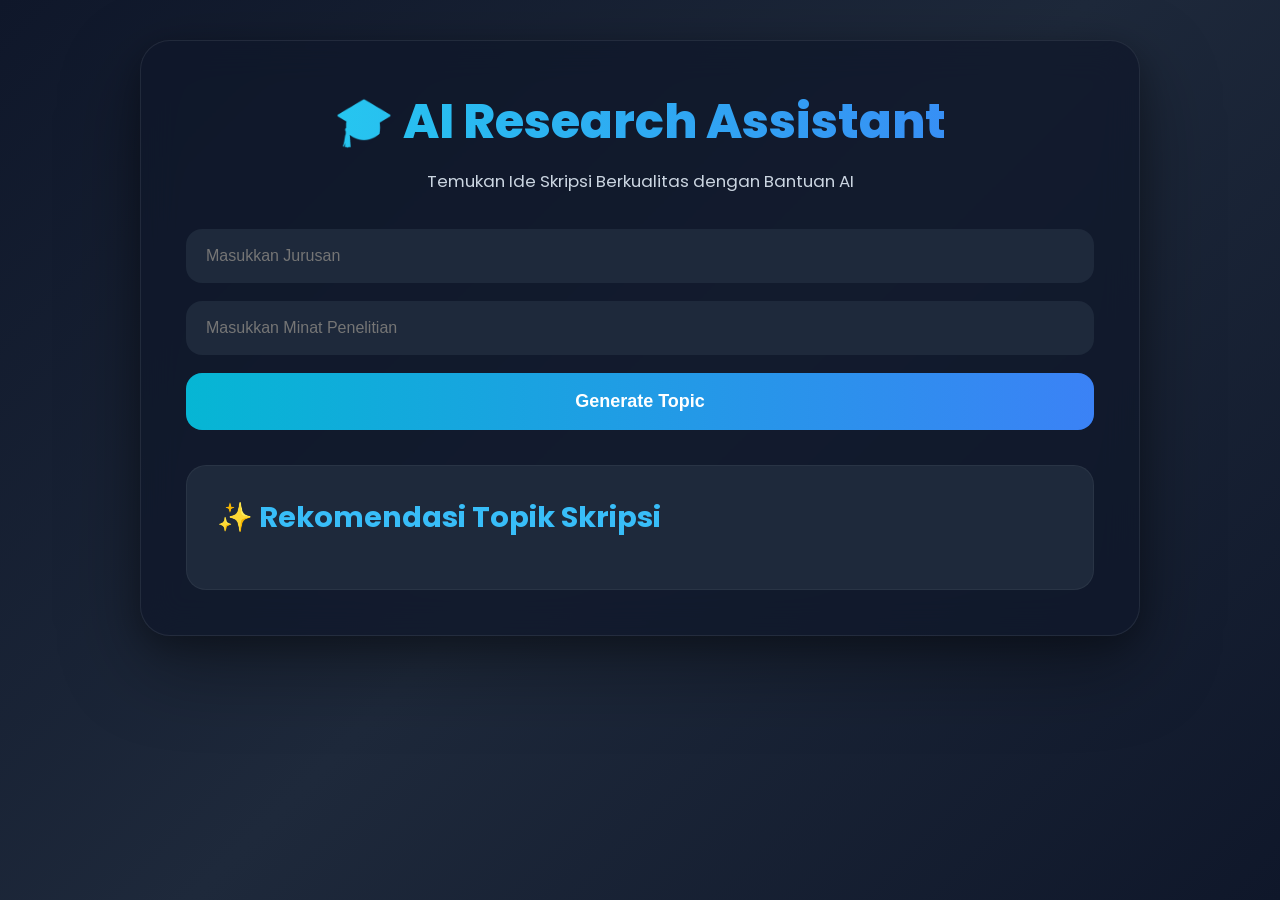
==== index.html @ a39ebdfe "modern glassmorphism UI" ====
<!DOCTYPE html>
<html lang="id">

<head>
  <meta charset="UTF-8" />
  <meta name="viewport" content="width=device-width, initial-scale=1.0" />
  <link rel="preconnect" href="https://fonts.googleapis.com">
  <link rel="preconnect" href="https://fonts.gstatic.com" crossorigin>
  <link href="https://fonts.googleapis.com/css2?family=Poppins:wght@300;400;500;600;700&display=swap" rel="stylesheet">

  <title>AI Skripsi Topic Finder</title>

  <link rel="stylesheet" href="style.css" />
</head>

<body>

  <div class="container">

    <h1>🎓 AI Research Assistant</h1>
    <p class="subtitle">
    Temukan Ide Skripsi Berkualitas dengan Bantuan AI
    </p>

    <div class="input-group">

      <input
        type="text"
        id="jurusan"
        placeholder="Masukkan Jurusan"
      />

      <input
        type="text"
        id="minat"
        placeholder="Masukkan Minat Penelitian"
      />

      <button onclick="generateTopic()">
        Generate Topic
      </button>

    </div>

    <div class="result-box">

      <h2>✨ Rekomendasi Topik Skripsi</h2>

      <div id="result"></div>

    </div>

  </div>

  <script src="./script.js"></script>

</body>

</html>
---- style.css ----
@import url('https://fonts.googleapis.com/css2?family=Poppins:wght@300;400;500;600;700;800&display=swap');

*{
    margin:0;
    padding:0;
    box-sizing:border-box;
}

body{
    font-family:'Poppins',sans-serif;
    background:linear-gradient(
        135deg,
        #0f172a 0%,
        #1e293b 50%,
        #0f172a 100%
    );
    min-height:100vh;
    color:white;
    display:flex;
    justify-content:center;
    align-items:flex-start;
    padding:40px 20px;
}

.container{
    width:100%;
    max-width:1000px;

    background:rgba(15,23,42,0.75);
    backdrop-filter:blur(18px);

    border:1px solid rgba(255,255,255,0.08);

    border-radius:30px;

    padding:45px;

    box-shadow:
        0 10px 30px rgba(0,0,0,.25),
        0 30px 80px rgba(0,0,0,.35);
}

h1{
    text-align:center;
    font-size:3rem;
    font-weight:800;
    margin-bottom:10px;

    background:linear-gradient(
        90deg,
        #22d3ee,
        #3b82f6
    );

    -webkit-background-clip:text;
    -webkit-text-fill-color:transparent;
}

.subtitle{
    text-align:center;
    color:#cbd5e1;
    font-size:1.05rem;
    margin-bottom:35px;
}

.input-group{
    display:flex;
    flex-direction:column;
    gap:18px;
}

input{
    width:100%;
    padding:18px 20px;

    border:none;
    outline:none;

    border-radius:16px;

    background:#1e293b;
    color:white;

    font-size:16px;

    transition:.3s;
}

input:focus{
    border:1px solid #38bdf8;

    box-shadow:
        0 0 0 4px rgba(56,189,248,.15);
}

button{
    width:100%;
    padding:18px;

    border:none;
    border-radius:16px;

    background:linear-gradient(
        90deg,
        #06b6d4,
        #3b82f6
    );

    color:white;

    font-size:18px;
    font-weight:700;

    cursor:pointer;

    transition:.3s;
}

button:hover{
    transform:translateY(-3px);

    box-shadow:
        0 10px 25px rgba(59,130,246,.35);
}

.result-box{
    margin-top:35px;

    background:#1e293b;

    border-radius:20px;

    padding:30px;

    border:1px solid rgba(255,255,255,.05);

    max-height:650px;

    overflow-y:auto;
}

.result-box h2{
    margin-bottom:20px;
    color:#38bdf8;
    font-size:1.8rem;
}

#result{
    font-family:'Poppins',sans-serif;
    font-size:15px;
    line-height:1.9;
    color:#e2e8f0;

    white-space:pre-wrap;
    word-wrap:break-word;
    overflow-wrap:break-word;
}

#loading{
    text-align:center;
    margin-top:20px;
}

::-webkit-scrollbar{
    width:8px;
}

::-webkit-scrollbar-track{
    background:#1e293b;
}

::-webkit-scrollbar-thumb{
    background:#475569;
    border-radius:20px;
}

::-webkit-scrollbar-thumb:hover{
    background:#64748b;
}

@media(max-width:768px){

    .container{
        padding:25px;
    }

    h1{
        font-size:2.1rem;
    }

    .subtitle{
        font-size:.95rem;
    }

}
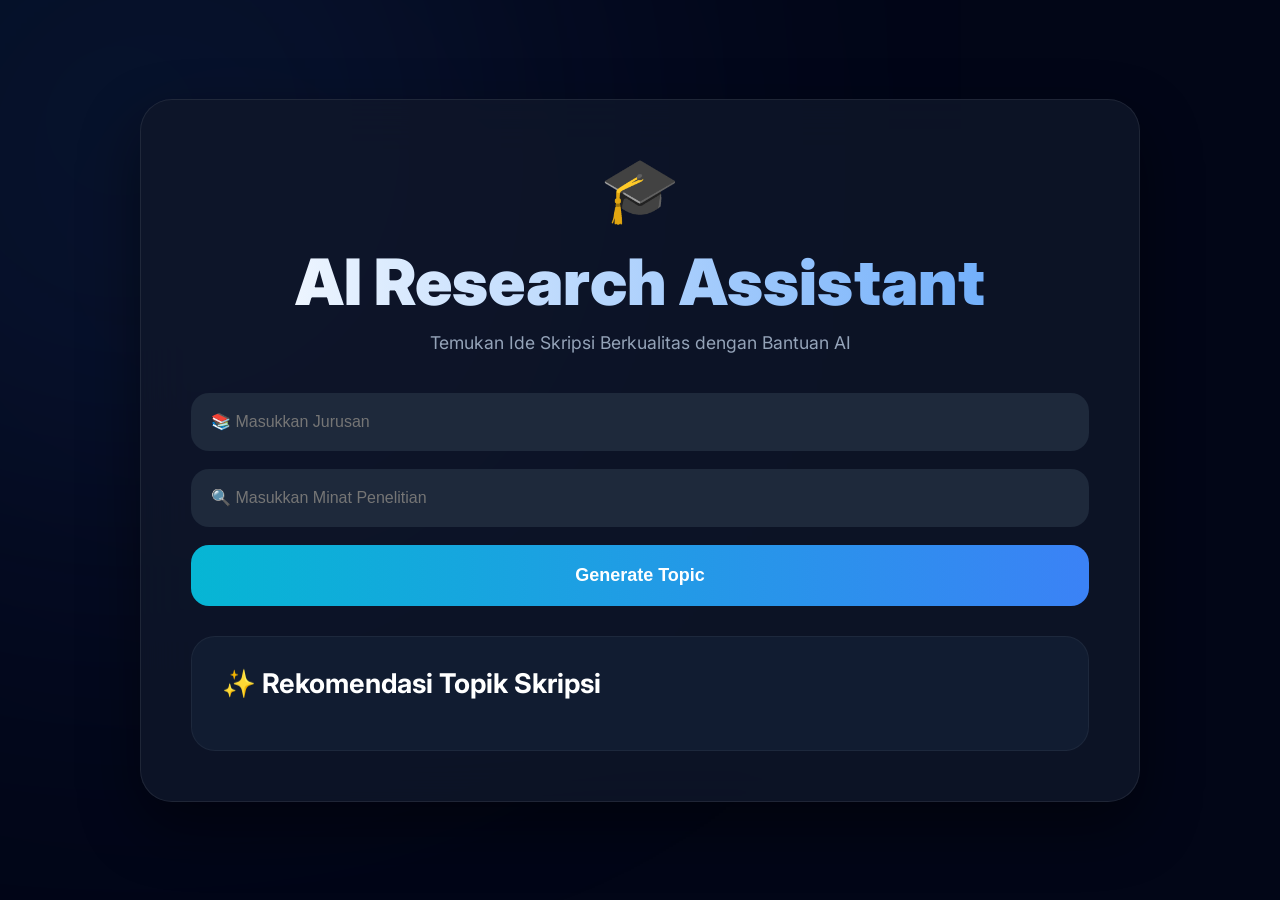
==== commit 58e50a2e: "Upgrade modern UI" ====
--- a/index.html
+++ b/index.html
@@ -1,59 +1,68 @@
 <!DOCTYPE html>
 <html lang="id">
+<head>
+    <meta charset="UTF-8">
+    <meta name="viewport" content="width=device-width, initial-scale=1.0">
 
-<head>
-  <meta charset="UTF-8" />
-  <meta name="viewport" content="width=device-width, initial-scale=1.0" />
-  <link rel="preconnect" href="https://fonts.googleapis.com">
-  <link rel="preconnect" href="https://fonts.gstatic.com" crossorigin>
-  <link href="https://fonts.googleapis.com/css2?family=Poppins:wght@300;400;500;600;700&display=swap" rel="stylesheet">
+    <title>AI Research Assistant</title>
 
-  <title>AI Skripsi Topic Finder</title>
-
-  <link rel="stylesheet" href="style.css" />
+    <link rel="stylesheet" href="style.css">
 </head>
-
 <body>
 
-  <div class="container">
+    <div class="background-blur"></div>
 
-    <h1>🎓 AI Research Assistant</h1>
-    <p class="subtitle">
-    Temukan Ide Skripsi Berkualitas dengan Bantuan AI
-    </p>
+    <div class="container">
 
-    <div class="input-group">
+        <div class="header">
 
-      <input
-        type="text"
-        id="jurusan"
-        placeholder="Masukkan Jurusan"
-      />
+            <div class="logo">
+                🎓
+            </div>
 
-      <input
-        type="text"
-        id="minat"
-        placeholder="Masukkan Minat Penelitian"
-      />
+            <h1>AI Research Assistant</h1>
 
-      <button onclick="generateTopic()">
-        Generate Topic
-      </button>
+            <p class="subtitle">
+                Temukan Ide Skripsi Berkualitas dengan Bantuan AI
+            </p>
+
+        </div>
+
+        <div class="input-group">
+
+            <input
+                type="text"
+                id="jurusan"
+                placeholder="📚 Masukkan Jurusan"
+            >
+
+            <input
+                type="text"
+                id="minat"
+                placeholder="🔍 Masukkan Minat Penelitian"
+            >
+
+            <button onclick="generateTopic()">
+                Generate Topic
+            </button>
+
+        </div>
+
+        <div id="loading" class="loading">
+            🤖 AI sedang menganalisis...
+        </div>
+
+        <div class="result-box">
+
+            <h2>✨ Rekomendasi Topik Skripsi</h2>
+
+            <div id="result"></div>
+
+        </div>
 
     </div>
 
-    <div class="result-box">
-
-      <h2>✨ Rekomendasi Topik Skripsi</h2>
-
-      <div id="result"></div>
-
-    </div>
-
-  </div>
-
-  <script src="./script.js"></script>
+    <script src="script.js"></script>
 
 </body>
-
 </html>
--- a/style.css
+++ b/style.css
@@ -1,4 +1,4 @@
-@import url('https://fonts.googleapis.com/css2?family=Poppins:wght@300;400;500;600;700;800&display=swap');
+@import url('https://fonts.googleapis.com/css2?family=Inter:wght@300;400;500;600;700;800;900&display=swap');
 
 *{
     margin:0;
@@ -7,100 +7,129 @@
 }
 
 body{
-    font-family:'Poppins',sans-serif;
-    background:linear-gradient(
-        135deg,
-        #0f172a 0%,
-        #1e293b 50%,
-        #0f172a 100%
-    );
+    font-family:'Inter',sans-serif;
+    background:#020617;
     min-height:100vh;
-    color:white;
+
     display:flex;
     justify-content:center;
-    align-items:flex-start;
+    align-items:center;
+
     padding:40px 20px;
+    color:white;
+}
+
+.background-blur{
+    position:fixed;
+    width:700px;
+    height:700px;
+
+    background:
+    linear-gradient(
+        135deg,
+        #06b6d4,
+        #3b82f6,
+        #8b5cf6
+    );
+
+    filter:blur(220px);
+
+    opacity:.15;
+
+    top:-200px;
+    left:-200px;
+
+    z-index:-1;
 }
 
 .container{
     width:100%;
     max-width:1000px;
 
-    background:rgba(15,23,42,0.75);
-    backdrop-filter:blur(18px);
-
-    border:1px solid rgba(255,255,255,0.08);
-
-    border-radius:30px;
-
-    padding:45px;
+    background:rgba(15,23,42,.8);
+
+    backdrop-filter:blur(25px);
+
+    border:1px solid rgba(255,255,255,.08);
+
+    border-radius:32px;
+
+    padding:50px;
 
     box-shadow:
-        0 10px 30px rgba(0,0,0,.25),
-        0 30px 80px rgba(0,0,0,.35);
+    0 25px 60px rgba(0,0,0,.45);
+}
+
+.header{
+    text-align:center;
+    margin-bottom:40px;
+}
+
+.logo{
+    font-size:4rem;
+    margin-bottom:15px;
 }
 
 h1{
-    text-align:center;
-    font-size:3rem;
-    font-weight:800;
-    margin-bottom:10px;
-
-    background:linear-gradient(
+    font-size:4rem;
+    font-weight:900;
+
+    background:
+    linear-gradient(
         90deg,
-        #22d3ee,
-        #3b82f6
+        #ffffff,
+        #60a5fa
     );
 
     -webkit-background-clip:text;
     -webkit-text-fill-color:transparent;
+
+    margin-bottom:12px;
 }
 
 .subtitle{
-    text-align:center;
-    color:#cbd5e1;
-    font-size:1.05rem;
-    margin-bottom:35px;
-}
-
-.input-group{
-    display:flex;
-    flex-direction:column;
-    gap:18px;
+    color:#94a3b8;
+    font-size:1.1rem;
 }
 
 input{
     width:100%;
-    padding:18px 20px;
+
+    padding:20px;
+
+    margin-bottom:18px;
 
     border:none;
+    border-radius:18px;
+
+    background:#1e293b;
+
+    color:white;
+
+    font-size:16px;
+
+    transition:.3s;
+}
+
+input:focus{
     outline:none;
 
-    border-radius:16px;
-
-    background:#1e293b;
-    color:white;
-
-    font-size:16px;
-
-    transition:.3s;
-}
-
-input:focus{
-    border:1px solid #38bdf8;
-
     box-shadow:
-        0 0 0 4px rgba(56,189,248,.15);
+    0 0 0 3px rgba(59,130,246,.35);
+
+    transform:translateY(-2px);
 }
 
 button{
     width:100%;
-    padding:18px;
+
+    padding:20px;
 
     border:none;
-    border-radius:16px;
-
-    background:linear-gradient(
+    border-radius:18px;
+
+    background:
+    linear-gradient(
         90deg,
         #06b6d4,
         #3b82f6
@@ -120,76 +149,70 @@
     transform:translateY(-3px);
 
     box-shadow:
-        0 10px 25px rgba(59,130,246,.35);
+    0 15px 35px rgba(59,130,246,.35);
+}
+
+.loading{
+    display:none;
+    text-align:center;
+    color:#94a3b8;
+    margin:20px 0;
 }
 
 .result-box{
-    margin-top:35px;
-
-    background:#1e293b;
-
-    border-radius:20px;
+    margin-top:30px;
+
+    background:#111c31;
+
+    border-radius:24px;
 
     padding:30px;
 
     border:1px solid rgba(255,255,255,.05);
 
-    max-height:650px;
+    max-height:500px;
 
     overflow-y:auto;
 }
 
 .result-box h2{
+    font-size:1.7rem;
     margin-bottom:20px;
-    color:#38bdf8;
-    font-size:1.8rem;
 }
 
 #result{
-    font-family:'Poppins',sans-serif;
-    font-size:15px;
+    color:#e2e8f0;
     line-height:1.9;
-    color:#e2e8f0;
-
     white-space:pre-wrap;
-    word-wrap:break-word;
-    overflow-wrap:break-word;
-}
-
-#loading{
-    text-align:center;
-    margin-top:20px;
+    word-break:break-word;
+}
+
+pre{
+    white-space:pre-wrap;
+    word-break:break-word;
 }
 
 ::-webkit-scrollbar{
     width:8px;
 }
 
-::-webkit-scrollbar-track{
-    background:#1e293b;
-}
-
 ::-webkit-scrollbar-thumb{
     background:#475569;
-    border-radius:20px;
-}
-
-::-webkit-scrollbar-thumb:hover{
-    background:#64748b;
+    border-radius:10px;
 }
 
 @media(max-width:768px){
 
     .container{
-        padding:25px;
+        padding:30px;
     }
 
     h1{
-        font-size:2.1rem;
+        font-size:2.5rem;
     }
 
-    .subtitle{
-        font-size:.95rem;
+    .logo{
+        font-size:3rem;
     }
 
 }
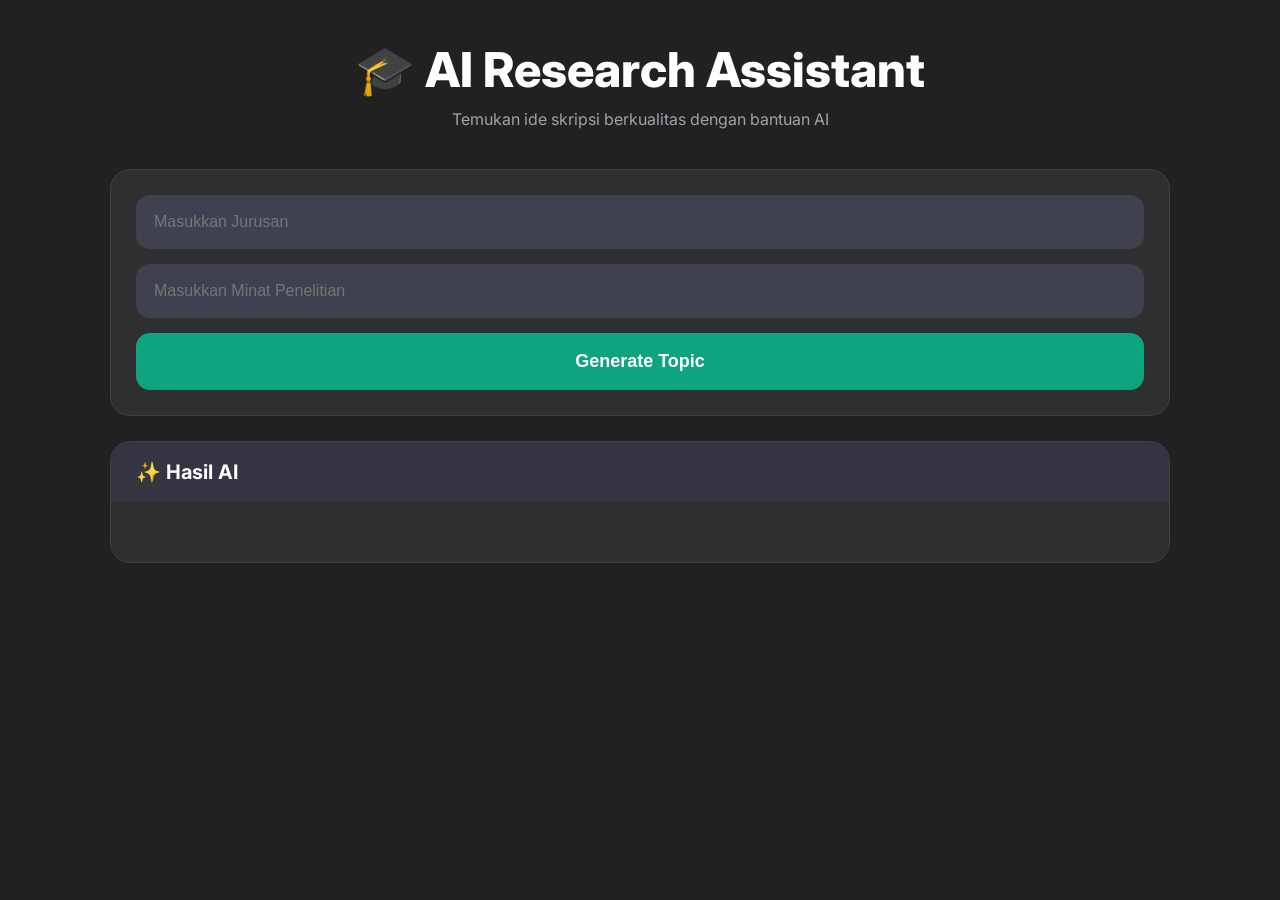
==== commit 48631c13: "Redesign ChatGPT UI" ====
--- a/index.html
+++ b/index.html
@@ -6,63 +6,57 @@
 
     <title>AI Research Assistant</title>
 
+    <link rel="preconnect" href="https://fonts.googleapis.com">
+    <link href="https://fonts.googleapis.com/css2?family=Inter:wght@300;400;500;600;700;800&display=swap" rel="stylesheet">
+
     <link rel="stylesheet" href="style.css">
 </head>
 <body>
 
-    <div class="background-blur"></div>
+<div class="app">
 
-    <div class="container">
+    <div class="header">
+        <h1>🎓 AI Research Assistant</h1>
+        <p>Temukan ide skripsi berkualitas dengan bantuan AI</p>
+    </div>
 
-        <div class="header">
+    <div class="search-box">
 
-            <div class="logo">
-                🎓
-            </div>
+        <input
+            type="text"
+            id="jurusan"
+            placeholder="Masukkan Jurusan"
+        >
 
-            <h1>AI Research Assistant</h1>
+        <input
+            type="text"
+            id="minat"
+            placeholder="Masukkan Minat Penelitian"
+        >
 
-            <p class="subtitle">
-                Temukan Ide Skripsi Berkualitas dengan Bantuan AI
-            </p>
-
-        </div>
-
-        <div class="input-group">
-
-            <input
-                type="text"
-                id="jurusan"
-                placeholder="📚 Masukkan Jurusan"
-            >
-
-            <input
-                type="text"
-                id="minat"
-                placeholder="🔍 Masukkan Minat Penelitian"
-            >
-
-            <button onclick="generateTopic()">
-                Generate Topic
-            </button>
-
-        </div>
-
-        <div id="loading" class="loading">
-            🤖 AI sedang menganalisis...
-        </div>
-
-        <div class="result-box">
-
-            <h2>✨ Rekomendasi Topik Skripsi</h2>
-
-            <div id="result"></div>
-
-        </div>
+        <button onclick="generateTopic()">
+            Generate Topic
+        </button>
 
     </div>
 
-    <script src="script.js"></script>
+    <div id="loading">
+        AI sedang menganalisis...
+    </div>
+
+    <div class="chat-container">
+
+        <div class="chat-header">
+            ✨ Hasil AI
+        </div>
+
+        <div id="result"></div>
+
+    </div>
+
+</div>
+
+<script src="script.js"></script>
 
 </body>
 </html>
--- a/style.css
+++ b/style.css
@@ -8,56 +8,16 @@
 
 body{
     font-family:'Inter',sans-serif;
-    background:#020617;
+    background:#212121;
+    color:white;
     min-height:100vh;
-
-    display:flex;
-    justify-content:center;
-    align-items:center;
-
-    padding:40px 20px;
-    color:white;
 }
 
-.background-blur{
-    position:fixed;
-    width:700px;
-    height:700px;
-
-    background:
-    linear-gradient(
-        135deg,
-        #06b6d4,
-        #3b82f6,
-        #8b5cf6
-    );
-
-    filter:blur(220px);
-
-    opacity:.15;
-
-    top:-200px;
-    left:-200px;
-
-    z-index:-1;
-}
-
-.container{
+.app{
     width:100%;
-    max-width:1000px;
-
-    background:rgba(15,23,42,.8);
-
-    backdrop-filter:blur(25px);
-
-    border:1px solid rgba(255,255,255,.08);
-
-    border-radius:32px;
-
-    padding:50px;
-
-    box-shadow:
-    0 25px 60px rgba(0,0,0,.45);
+    max-width:1100px;
+    margin:auto;
+    padding:40px 20px;
 }
 
 .header{
@@ -65,131 +25,97 @@
     margin-bottom:40px;
 }
 
-.logo{
-    font-size:4rem;
-    margin-bottom:15px;
+.header h1{
+    font-size:3rem;
+    font-weight:800;
+    margin-bottom:10px;
 }
 
-h1{
-    font-size:4rem;
-    font-weight:900;
-
-    background:
-    linear-gradient(
-        90deg,
-        #ffffff,
-        #60a5fa
-    );
-
-    -webkit-background-clip:text;
-    -webkit-text-fill-color:transparent;
-
-    margin-bottom:12px;
+.header p{
+    color:#a1a1aa;
+    font-size:1rem;
 }
 
-.subtitle{
-    color:#94a3b8;
-    font-size:1.1rem;
+.search-box{
+    background:#2f2f2f;
+    border:1px solid #3f3f46;
+    border-radius:20px;
+    padding:25px;
+    margin-bottom:25px;
 }
 
 input{
     width:100%;
-
-    padding:20px;
-
-    margin-bottom:18px;
-
+    background:#40414f;
     border:none;
-    border-radius:18px;
-
-    background:#1e293b;
-
     color:white;
-
+    padding:18px;
+    border-radius:14px;
+    margin-bottom:15px;
     font-size:16px;
-
-    transition:.3s;
 }
 
 input:focus{
     outline:none;
-
-    box-shadow:
-    0 0 0 3px rgba(59,130,246,.35);
-
-    transform:translateY(-2px);
+    border:1px solid #10a37f;
 }
 
 button{
     width:100%;
-
-    padding:20px;
-
+    background:#10a37f;
+    color:white;
     border:none;
-    border-radius:18px;
-
-    background:
-    linear-gradient(
-        90deg,
-        #06b6d4,
-        #3b82f6
-    );
-
-    color:white;
-
+    border-radius:14px;
+    padding:18px;
     font-size:18px;
     font-weight:700;
-
     cursor:pointer;
-
     transition:.3s;
 }
 
 button:hover{
-    transform:translateY(-3px);
-
-    box-shadow:
-    0 15px 35px rgba(59,130,246,.35);
+    background:#0d8f70;
 }
 
-.loading{
+#loading{
     display:none;
     text-align:center;
-    color:#94a3b8;
-    margin:20px 0;
+    color:#9ca3af;
+    margin-bottom:20px;
 }
 
-.result-box{
-    margin-top:30px;
+.chat-container{
+    background:#2f2f2f;
+    border:1px solid #3f3f46;
+    border-radius:20px;
+    overflow:hidden;
+}
 
-    background:#111c31;
+.chat-header{
+    background:#343541;
+    padding:18px 25px;
+    font-size:20px;
+    font-weight:700;
+}
 
-    border-radius:24px;
+#result{
+    padding:30px;
+    font-size:17px;
+    line-height:2;
+    color:#ececf1;
 
-    padding:30px;
+    white-space:pre-wrap;
+    word-wrap:break-word;
+    overflow-wrap:break-word;
 
-    border:1px solid rgba(255,255,255,.05);
-
-    max-height:500px;
-
+    max-height:700px;
     overflow-y:auto;
 }
 
-.result-box h2{
-    font-size:1.7rem;
-    margin-bottom:20px;
-}
-
-#result{
-    color:#e2e8f0;
-    line-height:1.9;
+#result pre{
+    font-family:'Inter',sans-serif;
     white-space:pre-wrap;
-    word-break:break-word;
-}
-
-pre{
-    white-space:pre-wrap;
-    word-break:break-word;
+    line-height:2;
 }
 
 ::-webkit-scrollbar{
@@ -197,22 +123,22 @@
 }
 
 ::-webkit-scrollbar-thumb{
-    background:#475569;
-    border-radius:10px;
+    background:#565869;
+    border-radius:20px;
 }
 
 @media(max-width:768px){
 
-    .container{
-        padding:30px;
+    .header h1{
+        font-size:2rem;
     }
 
-    h1{
-        font-size:2.5rem;
+    .app{
+        padding:20px;
     }
 
-    .logo{
-        font-size:3rem;
+    #result{
+        font-size:15px;
     }
 
 }
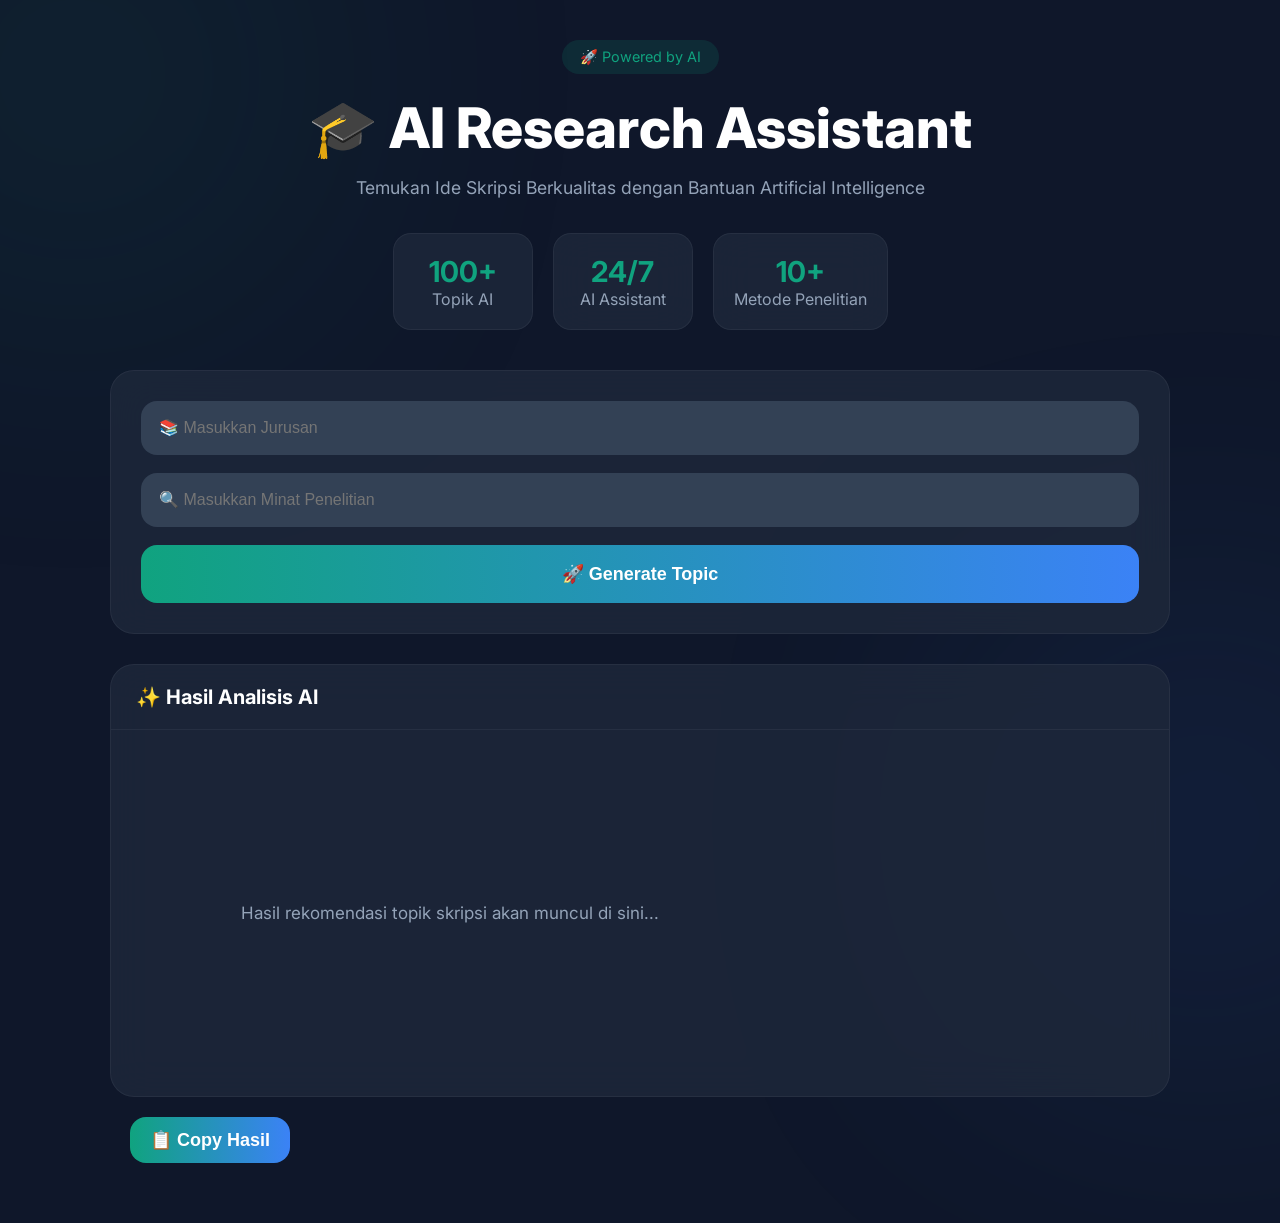
==== commit 6a4c8640: "upgrade premium ui" ====
--- a/index.html
+++ b/index.html
@@ -1,5 +1,6 @@
 <!DOCTYPE html>
 <html lang="id">
+
 <head>
     <meta charset="UTF-8">
     <meta name="viewport" content="width=device-width, initial-scale=1.0">
@@ -7,56 +8,116 @@
     <title>AI Research Assistant</title>
 
     <link rel="preconnect" href="https://fonts.googleapis.com">
-    <link href="https://fonts.googleapis.com/css2?family=Inter:wght@300;400;500;600;700;800&display=swap" rel="stylesheet">
+    <link rel="preconnect" href="https://fonts.gstatic.com" crossorigin>
+
+    <link href="https://fonts.googleapis.com/css2?family=Inter:wght@300;400;500;600;700;800;900&display=swap"
+        rel="stylesheet">
 
     <link rel="stylesheet" href="style.css">
 </head>
+
 <body>
 
-<div class="app">
+    <!-- Background Glow -->
+    <div class="blur blur1"></div>
+    <div class="blur blur2"></div>
 
-    <div class="header">
-        <h1>🎓 AI Research Assistant</h1>
-        <p>Temukan ide skripsi berkualitas dengan bantuan AI</p>
-    </div>
+    <div class="app">
 
-    <div class="search-box">
+        <!-- Header -->
+        <div class="header">
 
-        <input
-            type="text"
-            id="jurusan"
-            placeholder="Masukkan Jurusan"
-        >
+            <div class="badge">
+                🚀 Powered by AI
+            </div>
 
-        <input
-            type="text"
-            id="minat"
-            placeholder="Masukkan Minat Penelitian"
-        >
+            <h1>🎓 AI Research Assistant</h1>
 
-        <button onclick="generateTopic()">
-            Generate Topic
+            <p class="subtitle">
+                Temukan Ide Skripsi Berkualitas dengan Bantuan Artificial Intelligence
+            </p>
+
+            <!-- Statistik -->
+            <div class="stats">
+
+                <div class="stat">
+                    <h3>100+</h3>
+                    <p>Topik AI</p>
+                </div>
+
+                <div class="stat">
+                    <h3>24/7</h3>
+                    <p>AI Assistant</p>
+                </div>
+
+                <div class="stat">
+                    <h3>10+</h3>
+                    <p>Metode Penelitian</p>
+                </div>
+
+            </div>
+
+        </div>
+
+        <!-- Form Input -->
+        <div class="search-box">
+
+            <input
+                type="text"
+                id="jurusan"
+                placeholder="📚 Masukkan Jurusan">
+
+            <input
+                type="text"
+                id="minat"
+                placeholder="🔍 Masukkan Minat Penelitian">
+
+            <button onclick="generateTopic()">
+                🚀 Generate Topic
+            </button>
+
+        </div>
+
+        <!-- Loading -->
+        <div id="loading" class="loading">
+
+            <div class="loader"></div>
+
+            AI sedang menganalisis topik penelitian...
+
+        </div>
+
+        <!-- Hasil AI -->
+        <div class="chat-container">
+
+            <div class="chat-header">
+                ✨ Hasil Analisis AI
+            </div>
+
+            <div id="result">
+
+                <p style="color:#94a3b8">
+                    Hasil rekomendasi topik skripsi akan muncul di sini...
+                </p>
+
+            </div>
+
+        </div>
+
+        <!-- Tombol Copy -->
+        <button
+            id="copyBtn"
+            class="copy-btn"
+            onclick="copyResult()">
+
+            📋 Copy Hasil
+
         </button>
 
     </div>
 
-    <div id="loading">
-        AI sedang menganalisis...
-    </div>
-
-    <div class="chat-container">
-
-        <div class="chat-header">
-            ✨ Hasil AI
-        </div>
-
-        <div id="result"></div>
-
-    </div>
-
-</div>
-
-<script src="script.js"></script>
+    <script src="script.js"></script>
 
 </body>
+
 </html>
--- a/style.css
+++ b/style.css
@@ -8,107 +8,278 @@
 
 body{
     font-family:'Inter',sans-serif;
-    background:#212121;
+    background:#0f172a;
     color:white;
     min-height:100vh;
-}
+    overflow-x:hidden;
+}
+
+/* BACKGROUND */
+
+.blur{
+    position:fixed;
+    border-radius:50%;
+    filter:blur(160px);
+    z-index:-1;
+}
+
+.blur1{
+    width:350px;
+    height:350px;
+    background:#10a37f;
+    top:-100px;
+    left:-100px;
+    opacity:.2;
+}
+
+.blur2{
+    width:350px;
+    height:350px;
+    background:#3b82f6;
+    bottom:-100px;
+    right:-100px;
+    opacity:.2;
+}
+
+/* APP */
 
 .app{
-    width:100%;
     max-width:1100px;
     margin:auto;
     padding:40px 20px;
 }
 
+/* HEADER */
+
 .header{
     text-align:center;
     margin-bottom:40px;
 }
 
+.badge{
+    display:inline-block;
+    padding:8px 18px;
+    border-radius:999px;
+    background:rgba(16,163,127,.15);
+    color:#10a37f;
+    margin-bottom:20px;
+    font-size:.9rem;
+}
+
 .header h1{
-    font-size:3rem;
+    font-size:3.5rem;
     font-weight:800;
-    margin-bottom:10px;
-}
-
-.header p{
-    color:#a1a1aa;
-    font-size:1rem;
-}
+    margin-bottom:15px;
+}
+
+.subtitle{
+    color:#94a3b8;
+    font-size:1.1rem;
+}
+
+/* STATS */
+
+.stats{
+    display:flex;
+    justify-content:center;
+    gap:20px;
+    margin-top:35px;
+    flex-wrap:wrap;
+}
+
+.stat{
+    background:rgba(30,41,59,.8);
+    border:1px solid rgba(255,255,255,.05);
+
+    padding:20px;
+    border-radius:18px;
+
+    min-width:140px;
+
+    backdrop-filter:blur(20px);
+}
+
+.stat h3{
+    color:#10a37f;
+    font-size:1.8rem;
+}
+
+.stat p{
+    color:#94a3b8;
+}
+
+/* FORM */
 
 .search-box{
-    background:#2f2f2f;
-    border:1px solid #3f3f46;
-    border-radius:20px;
-    padding:25px;
-    margin-bottom:25px;
+    background:rgba(30,41,59,.8);
+
+    border:1px solid rgba(255,255,255,.05);
+
+    border-radius:24px;
+
+    padding:30px;
+
+    backdrop-filter:blur(20px);
+
+    margin-bottom:30px;
 }
 
 input{
     width:100%;
-    background:#40414f;
+
+    padding:18px;
+
     border:none;
+
+    border-radius:16px;
+
+    background:#334155;
+
     color:white;
-    padding:18px;
-    border-radius:14px;
-    margin-bottom:15px;
+
+    margin-bottom:18px;
+
     font-size:16px;
+
+    transition:.3s;
 }
 
 input:focus{
     outline:none;
-    border:1px solid #10a37f;
+
+    box-shadow:
+        0 0 0 3px rgba(59,130,246,.3);
 }
 
 button{
     width:100%;
-    background:#10a37f;
+
+    padding:18px;
+
+    border:none;
+
+    border-radius:16px;
+
+    background:
+    linear-gradient(
+        90deg,
+        #10a37f,
+        #3b82f6
+    );
+
     color:white;
-    border:none;
-    border-radius:14px;
-    padding:18px;
+
     font-size:18px;
+
     font-weight:700;
+
     cursor:pointer;
+
     transition:.3s;
+
+    position:relative;
+
+    overflow:hidden;
+}
+
+button::before{
+    content:"";
+
+    position:absolute;
+
+    top:0;
+    left:-100%;
+
+    width:100%;
+    height:100%;
+
+    background:
+    linear-gradient(
+        90deg,
+        transparent,
+        rgba(255,255,255,.2),
+        transparent
+    );
+
+    transition:.7s;
+}
+
+button:hover::before{
+    left:100%;
 }
 
 button:hover{
-    background:#0d8f70;
-}
-
-#loading{
+    transform:translateY(-3px);
+}
+
+/* LOADING */
+
+.loading{
     display:none;
     text-align:center;
-    color:#9ca3af;
     margin-bottom:20px;
-}
+    color:#94a3b8;
+}
+
+.loader{
+    width:28px;
+    height:28px;
+
+    border:3px solid #334155;
+    border-top:3px solid #10a37f;
+
+    border-radius:50%;
+
+    margin:auto;
+    margin-bottom:10px;
+
+    animation:spin 1s linear infinite;
+}
+
+@keyframes spin{
+    100%{
+        transform:rotate(360deg);
+    }
+}
+
+/* RESULT */
 
 .chat-container{
-    background:#2f2f2f;
-    border:1px solid #3f3f46;
-    border-radius:20px;
+    background:rgba(30,41,59,.8);
+
+    border-radius:24px;
+
+    border:1px solid rgba(255,255,255,.05);
+
     overflow:hidden;
+
+    backdrop-filter:blur(20px);
 }
 
 .chat-header{
-    background:#343541;
-    padding:18px 25px;
+    padding:20px 25px;
+
+    border-bottom:1px solid rgba(255,255,255,.05);
+
     font-size:20px;
     font-weight:700;
 }
 
 #result{
     padding:30px;
+
+    line-height:2;
+
     font-size:17px;
-    line-height:2;
-    color:#ececf1;
+
+    color:#f1f5f9;
 
     white-space:pre-wrap;
+
     word-wrap:break-word;
-    overflow-wrap:break-word;
 
     max-height:700px;
+
     overflow-y:auto;
 }
 
@@ -118,27 +289,43 @@
     line-height:2;
 }
 
+/* COPY BUTTON */
+
+.copy-btn{
+    margin:20px;
+    width:auto;
+    padding:12px 20px;
+}
+
+/* SCROLLBAR */
+
 ::-webkit-scrollbar{
     width:8px;
 }
 
 ::-webkit-scrollbar-thumb{
-    background:#565869;
+    background:#475569;
     border-radius:20px;
 }
 
+/* MOBILE */
+
 @media(max-width:768px){
 
     .header h1{
-        font-size:2rem;
-    }
-
-    .app{
+        font-size:2.2rem;
+    }
+
+    .stats{
+        flex-direction:column;
+    }
+
+    .stat{
+        width:100%;
+    }
+
+    .search-box{
         padding:20px;
     }
 
-    #result{
-        font-size:15px;
-    }
-
 }
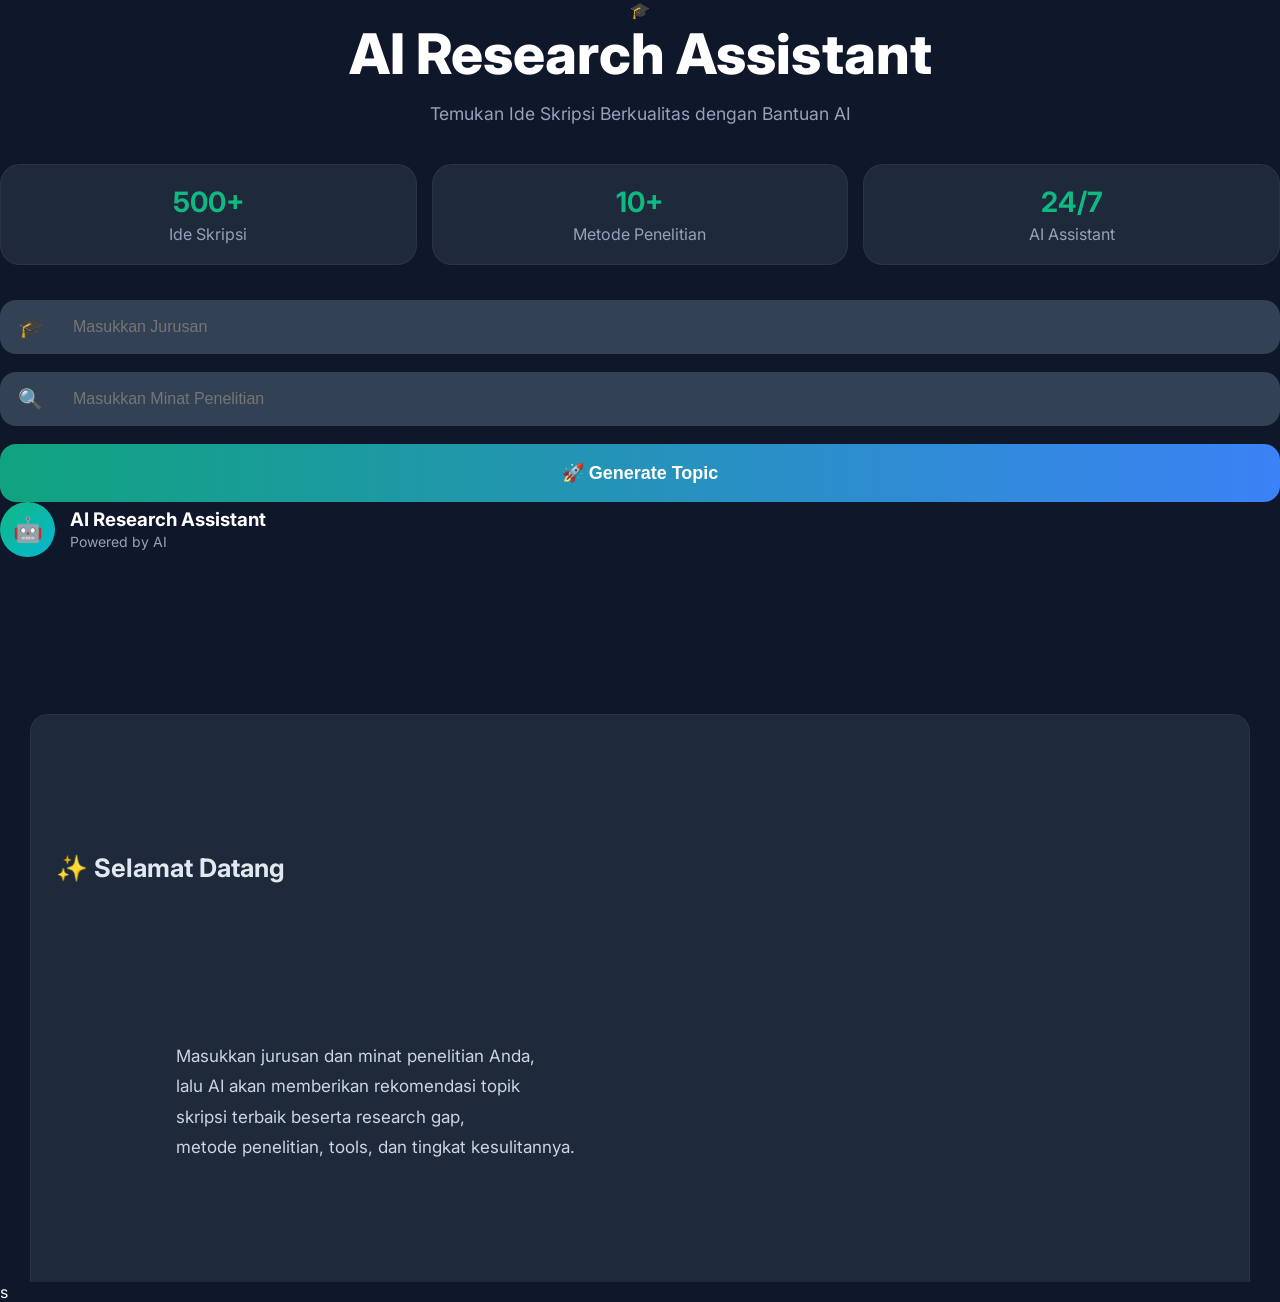
==== commit d0fb5e0b: "improve result display" ====
--- a/index.html
+++ b/index.html
@@ -7,70 +7,73 @@
 
     <title>AI Research Assistant</title>
 
-    <link rel="preconnect" href="https://fonts.googleapis.com">
-    <link rel="preconnect" href="https://fonts.gstatic.com" crossorigin>
+    <link rel="stylesheet" href="style.css">
 
-    <link href="https://fonts.googleapis.com/css2?family=Inter:wght@300;400;500;600;700;800;900&display=swap"
-        rel="stylesheet">
-
-    <link rel="stylesheet" href="style.css">
+    <link href="https://fonts.googleapis.com/css2?family=Inter:wght@300;400;500;600;700;800&display=swap" rel="stylesheet">
 </head>
 
 <body>
 
-    <!-- Background Glow -->
-    <div class="blur blur1"></div>
-    <div class="blur blur2"></div>
+    <div class="background-blur"></div>
 
-    <div class="app">
+    <div class="container">
 
-        <!-- Header -->
+        <!-- HEADER -->
+
         <div class="header">
 
-            <div class="badge">
-                🚀 Powered by AI
+            <div class="logo">
+                🎓
             </div>
 
-            <h1>🎓 AI Research Assistant</h1>
+            <h1>AI Research Assistant</h1>
 
             <p class="subtitle">
-                Temukan Ide Skripsi Berkualitas dengan Bantuan Artificial Intelligence
+                Temukan Ide Skripsi Berkualitas dengan Bantuan AI
             </p>
 
-            <!-- Statistik -->
-            <div class="stats">
+        </div>
 
-                <div class="stat">
-                    <h3>100+</h3>
-                    <p>Topik AI</p>
-                </div>
+        <!-- STATS -->
 
-                <div class="stat">
-                    <h3>24/7</h3>
-                    <p>AI Assistant</p>
-                </div>
+        <div class="stats">
 
-                <div class="stat">
-                    <h3>10+</h3>
-                    <p>Metode Penelitian</p>
-                </div>
+            <div class="stat-card">
+                <h3>500+</h3>
+                <p>Ide Skripsi</p>
+            </div>
 
+            <div class="stat-card">
+                <h3>10+</h3>
+                <p>Metode Penelitian</p>
+            </div>
+
+            <div class="stat-card">
+                <h3>24/7</h3>
+                <p>AI Assistant</p>
             </div>
 
         </div>
 
-        <!-- Form Input -->
-        <div class="search-box">
+        <!-- FORM -->
 
-            <input
-                type="text"
-                id="jurusan"
-                placeholder="📚 Masukkan Jurusan">
+        <div class="input-group">
 
-            <input
-                type="text"
-                id="minat"
-                placeholder="🔍 Masukkan Minat Penelitian">
+            <div class="input-wrapper">
+                <span>🎓</span>
+                <input
+                    type="text"
+                    id="jurusan"
+                    placeholder="Masukkan Jurusan">
+            </div>
+
+            <div class="input-wrapper">
+                <span>🔍</span>
+                <input
+                    type="text"
+                    id="minat"
+                    placeholder="Masukkan Minat Penelitian">
+            </div>
 
             <button onclick="generateTopic()">
                 🚀 Generate Topic
@@ -78,41 +81,52 @@
 
         </div>
 
-        <!-- Loading -->
+        <!-- LOADING -->
+
         <div id="loading" class="loading">
-
-            <div class="loader"></div>
-
-            AI sedang menganalisis topik penelitian...
-
+            🤖 AI sedang membuat rekomendasi...
         </div>
 
-        <!-- Hasil AI -->
-        <div class="chat-container">
+        <!-- RESULT -->
 
-            <div class="chat-header">
-                ✨ Hasil Analisis AI
+        <div class="result-box">
+
+            <div class="ai-header">
+
+                <div class="ai-avatar">
+                    🤖
+                </div>
+
+                <div>
+
+                    <h3>AI Research Assistant</h3>
+
+                    <span>
+                        Powered by AI
+                    </span>
+
+                </div>
+
             </div>
 
             <div id="result">
 
-                <p style="color:#94a3b8">
-                    Hasil rekomendasi topik skripsi akan muncul di sini...
-                </p>
+                <div class="welcome-card">
+
+                    <h2>✨ Selamat Datang</h2>
+
+                    <p>
+                        Masukkan jurusan dan minat penelitian Anda,
+                        lalu AI akan memberikan rekomendasi topik
+                        skripsi terbaik beserta research gap,
+                        metode penelitian, tools, dan tingkat kesulitannya.
+                    </p>
+
+                </div>
 
             </div>
 
         </div>
-
-        <!-- Tombol Copy -->
-        <button
-            id="copyBtn"
-            class="copy-btn"
-            onclick="copyResult()">
-
-            📋 Copy Hasil
-
-        </button>
 
     </div>
 
@@ -120,4 +134,4 @@
 
 </body>
 
-</html>+</html>s
--- a/style.css
+++ b/style.css
@@ -328,4 +328,166 @@
         padding:20px;
     }
 
+}
+/* ===== STATS ===== */
+
+.stats{
+    display:grid;
+    grid-template-columns:repeat(3,1fr);
+    gap:15px;
+    margin-bottom:35px;
+}
+
+.stat-card{
+    background:#1e293b;
+    border:1px solid rgba(255,255,255,.05);
+    border-radius:20px;
+    padding:20px;
+    text-align:center;
+}
+
+.stat-card h3{
+    font-size:28px;
+    margin-bottom:5px;
+    color:#10b981;
+}
+
+.stat-card p{
+    color:#94a3b8;
+}
+
+/* ===== INPUT ===== */
+
+.input-wrapper{
+    display:flex;
+    align-items:center;
+    gap:12px;
+
+    background:#334155;
+
+    border-radius:16px;
+
+    padding:0 18px;
+
+    margin-bottom:18px;
+}
+
+.input-wrapper span{
+    font-size:20px;
+}
+
+.input-wrapper input{
+    margin-bottom:0;
+    background:transparent;
+}
+
+/* ===== AI HEADER ===== */
+
+.ai-header{
+    display:flex;
+    align-items:center;
+    gap:15px;
+
+    margin-bottom:25px;
+}
+
+.ai-avatar{
+    width:55px;
+    height:55px;
+
+    border-radius:50%;
+
+    background:linear-gradient(
+        135deg,
+        #10b981,
+        #06b6d4
+    );
+
+    display:flex;
+    justify-content:center;
+    align-items:center;
+
+    font-size:24px;
+}
+
+.ai-header h3{
+    margin:0;
+}
+
+.ai-header span{
+    color:#94a3b8;
+    font-size:14px;
+}
+
+/* ===== WELCOME CARD ===== */
+
+.welcome-card{
+    background:#1e293b;
+
+    border-radius:18px;
+
+    padding:25px;
+
+    border:1px solid rgba(255,255,255,.05);
+}
+
+.welcome-card h2{
+    margin-bottom:15px;
+}
+
+.welcome-card p{
+    color:#cbd5e1;
+    line-height:1.8;
+}
+
+/* ===== RESULT STYLE ===== */
+
+#result{
+    font-family:'Inter',sans-serif;
+    font-size:17px;
+    line-height:2;
+    color:#e2e8f0;
+}
+
+/* ===== MOBILE ===== */
+
+@media(max-width:768px){
+
+    .stats{
+        grid-template-columns:1fr;
+    }
+
+}
+.ai-message{
+    background:#111827;
+    border:1px solid rgba(255,255,255,.05);
+    border-radius:20px;
+    padding:25px;
+}
+
+.message-header{
+    display:flex;
+    align-items:center;
+    gap:12px;
+
+    font-size:20px;
+    font-weight:700;
+
+    margin-bottom:20px;
+
+    color:#10b981;
+}
+
+.message-content{
+    font-size:17px;
+    line-height:2.1;
+    color:#e5e7eb;
+}
+
+.message-content strong{
+    color:white;
+}
+
+.message-content br{
+    margin-bottom:10px;
 }
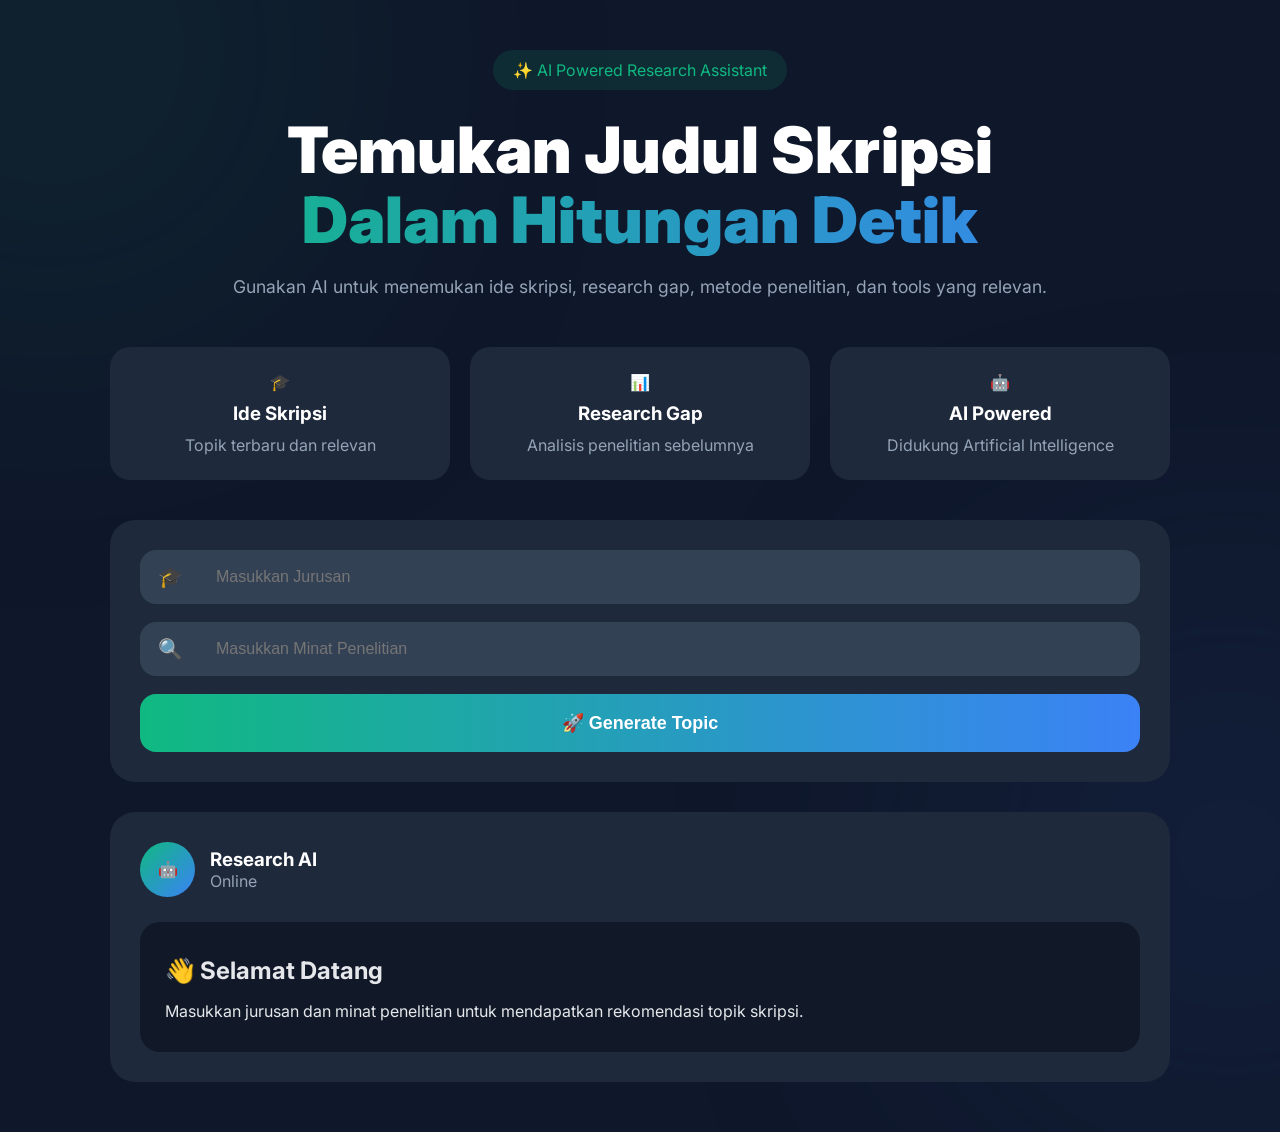
==== commit cacca096: "new premium ai design" ====
--- a/index.html
+++ b/index.html
@@ -9,55 +9,57 @@
 
     <link rel="stylesheet" href="style.css">
 
-    <link href="https://fonts.googleapis.com/css2?family=Inter:wght@300;400;500;600;700;800&display=swap" rel="stylesheet">
+    <link href="https://fonts.googleapis.com/css2?family=Inter:wght@300;400;500;600;700;800;900&display=swap" rel="stylesheet">
 </head>
 
 <body>
 
-    <div class="background-blur"></div>
+    <div class="blur blur1"></div>
+    <div class="blur blur2"></div>
 
     <div class="container">
 
-        <!-- HEADER -->
+        <div class="hero">
 
-        <div class="header">
-
-            <div class="logo">
-                🎓
+            <div class="badge">
+                ✨ AI Powered Research Assistant
             </div>
 
-            <h1>AI Research Assistant</h1>
+            <h1>
+                Temukan Judul Skripsi
+                <span>Dalam Hitungan Detik</span>
+            </h1>
 
-            <p class="subtitle">
-                Temukan Ide Skripsi Berkualitas dengan Bantuan AI
+            <p>
+                Gunakan AI untuk menemukan ide skripsi, research gap,
+                metode penelitian, dan tools yang relevan.
             </p>
 
         </div>
 
-        <!-- STATS -->
+        <div class="features">
 
-        <div class="stats">
-
-            <div class="stat-card">
-                <h3>500+</h3>
-                <p>Ide Skripsi</p>
+            <div class="feature-card">
+                🎓
+                <h3>Ide Skripsi</h3>
+                <p>Topik terbaru dan relevan</p>
             </div>
 
-            <div class="stat-card">
-                <h3>10+</h3>
-                <p>Metode Penelitian</p>
+            <div class="feature-card">
+                📊
+                <h3>Research Gap</h3>
+                <p>Analisis penelitian sebelumnya</p>
             </div>
 
-            <div class="stat-card">
-                <h3>24/7</h3>
-                <p>AI Assistant</p>
+            <div class="feature-card">
+                🤖
+                <h3>AI Powered</h3>
+                <p>Didukung Artificial Intelligence</p>
             </div>
 
         </div>
 
-        <!-- FORM -->
-
-        <div class="input-group">
+        <div class="search-box">
 
             <div class="input-wrapper">
                 <span>🎓</span>
@@ -81,13 +83,13 @@
 
         </div>
 
-        <!-- LOADING -->
+        <div id="loading" class="loading">
 
-        <div id="loading" class="loading">
-            🤖 AI sedang membuat rekomendasi...
+            <div class="loader-bar"></div>
+
+            <p>AI sedang menganalisis...</p>
+
         </div>
-
-        <!-- RESULT -->
 
         <div class="result-box">
 
@@ -98,13 +100,8 @@
                 </div>
 
                 <div>
-
-                    <h3>AI Research Assistant</h3>
-
-                    <span>
-                        Powered by AI
-                    </span>
-
+                    <h3>Research AI</h3>
+                    <span>Online</span>
                 </div>
 
             </div>
@@ -113,13 +110,11 @@
 
                 <div class="welcome-card">
 
-                    <h2>✨ Selamat Datang</h2>
+                    <h2>👋 Selamat Datang</h2>
 
                     <p>
-                        Masukkan jurusan dan minat penelitian Anda,
-                        lalu AI akan memberikan rekomendasi topik
-                        skripsi terbaik beserta research gap,
-                        metode penelitian, tools, dan tingkat kesulitannya.
+                        Masukkan jurusan dan minat penelitian
+                        untuk mendapatkan rekomendasi topik skripsi.
                     </p>
 
                 </div>
@@ -134,4 +129,4 @@
 
 </body>
 
-</html>s+</html>
--- a/style.css
+++ b/style.css
@@ -14,361 +14,117 @@
     overflow-x:hidden;
 }
 
-/* BACKGROUND */
-
 .blur{
     position:fixed;
     border-radius:50%;
-    filter:blur(160px);
+    filter:blur(180px);
     z-index:-1;
 }
 
 .blur1{
-    width:350px;
-    height:350px;
-    background:#10a37f;
-    top:-100px;
-    left:-100px;
+    width:400px;
+    height:400px;
+    background:#10b981;
+    top:-150px;
+    left:-150px;
     opacity:.2;
 }
 
 .blur2{
-    width:350px;
-    height:350px;
+    width:400px;
+    height:400px;
     background:#3b82f6;
-    bottom:-100px;
-    right:-100px;
+    bottom:-150px;
+    right:-150px;
     opacity:.2;
 }
 
-/* APP */
-
-.app{
+.container{
     max-width:1100px;
     margin:auto;
-    padding:40px 20px;
-}
-
-/* HEADER */
-
-.header{
+    padding:50px 20px;
+}
+
+.hero{
     text-align:center;
-    margin-bottom:40px;
+    margin-bottom:50px;
 }
 
 .badge{
     display:inline-block;
-    padding:8px 18px;
+    padding:10px 20px;
     border-radius:999px;
-    background:rgba(16,163,127,.15);
-    color:#10a37f;
-    margin-bottom:20px;
-    font-size:.9rem;
-}
-
-.header h1{
-    font-size:3.5rem;
-    font-weight:800;
-    margin-bottom:15px;
-}
-
-.subtitle{
+    background:#10b98120;
+    color:#10b981;
+    margin-bottom:25px;
+}
+
+.hero h1{
+    font-size:4rem;
+    font-weight:900;
+    line-height:1.1;
+}
+
+.hero h1 span{
+    display:block;
+
+    background:linear-gradient(
+        90deg,
+        #10b981,
+        #3b82f6
+    );
+
+    -webkit-background-clip:text;
+    -webkit-text-fill-color:transparent;
+}
+
+.hero p{
+    margin-top:20px;
     color:#94a3b8;
     font-size:1.1rem;
 }
 
-/* STATS */
-
-.stats{
-    display:flex;
-    justify-content:center;
+.features{
+    display:grid;
+    grid-template-columns:repeat(auto-fit,minmax(250px,1fr));
     gap:20px;
-    margin-top:35px;
-    flex-wrap:wrap;
-}
-
-.stat{
-    background:rgba(30,41,59,.8);
-    border:1px solid rgba(255,255,255,.05);
-
-    padding:20px;
-    border-radius:18px;
-
-    min-width:140px;
-
-    backdrop-filter:blur(20px);
-}
-
-.stat h3{
-    color:#10a37f;
-    font-size:1.8rem;
-}
-
-.stat p{
+    margin-bottom:40px;
+}
+
+.feature-card{
+    background:#1e293b;
+    padding:25px;
+    border-radius:20px;
+    text-align:center;
+    transition:.3s;
+}
+
+.feature-card:hover{
+    transform:translateY(-8px);
+}
+
+.feature-card h3{
+    margin:10px 0;
+}
+
+.feature-card p{
     color:#94a3b8;
 }
 
-/* FORM */
-
 .search-box{
-    background:rgba(30,41,59,.8);
-
-    border:1px solid rgba(255,255,255,.05);
-
-    border-radius:24px;
-
+    background:#1e293b;
     padding:30px;
-
-    backdrop-filter:blur(20px);
-
+    border-radius:25px;
     margin-bottom:30px;
 }
-
-input{
-    width:100%;
-
-    padding:18px;
-
-    border:none;
-
-    border-radius:16px;
-
-    background:#334155;
-
-    color:white;
-
-    margin-bottom:18px;
-
-    font-size:16px;
-
-    transition:.3s;
-}
-
-input:focus{
-    outline:none;
-
-    box-shadow:
-        0 0 0 3px rgba(59,130,246,.3);
-}
-
-button{
-    width:100%;
-
-    padding:18px;
-
-    border:none;
-
-    border-radius:16px;
-
-    background:
-    linear-gradient(
-        90deg,
-        #10a37f,
-        #3b82f6
-    );
-
-    color:white;
-
-    font-size:18px;
-
-    font-weight:700;
-
-    cursor:pointer;
-
-    transition:.3s;
-
-    position:relative;
-
-    overflow:hidden;
-}
-
-button::before{
-    content:"";
-
-    position:absolute;
-
-    top:0;
-    left:-100%;
-
-    width:100%;
-    height:100%;
-
-    background:
-    linear-gradient(
-        90deg,
-        transparent,
-        rgba(255,255,255,.2),
-        transparent
-    );
-
-    transition:.7s;
-}
-
-button:hover::before{
-    left:100%;
-}
-
-button:hover{
-    transform:translateY(-3px);
-}
-
-/* LOADING */
-
-.loading{
-    display:none;
-    text-align:center;
-    margin-bottom:20px;
-    color:#94a3b8;
-}
-
-.loader{
-    width:28px;
-    height:28px;
-
-    border:3px solid #334155;
-    border-top:3px solid #10a37f;
-
-    border-radius:50%;
-
-    margin:auto;
-    margin-bottom:10px;
-
-    animation:spin 1s linear infinite;
-}
-
-@keyframes spin{
-    100%{
-        transform:rotate(360deg);
-    }
-}
-
-/* RESULT */
-
-.chat-container{
-    background:rgba(30,41,59,.8);
-
-    border-radius:24px;
-
-    border:1px solid rgba(255,255,255,.05);
-
-    overflow:hidden;
-
-    backdrop-filter:blur(20px);
-}
-
-.chat-header{
-    padding:20px 25px;
-
-    border-bottom:1px solid rgba(255,255,255,.05);
-
-    font-size:20px;
-    font-weight:700;
-}
-
-#result{
-    padding:30px;
-
-    line-height:2;
-
-    font-size:17px;
-
-    color:#f1f5f9;
-
-    white-space:pre-wrap;
-
-    word-wrap:break-word;
-
-    max-height:700px;
-
-    overflow-y:auto;
-}
-
-#result pre{
-    font-family:'Inter',sans-serif;
-    white-space:pre-wrap;
-    line-height:2;
-}
-
-/* COPY BUTTON */
-
-.copy-btn{
-    margin:20px;
-    width:auto;
-    padding:12px 20px;
-}
-
-/* SCROLLBAR */
-
-::-webkit-scrollbar{
-    width:8px;
-}
-
-::-webkit-scrollbar-thumb{
-    background:#475569;
-    border-radius:20px;
-}
-
-/* MOBILE */
-
-@media(max-width:768px){
-
-    .header h1{
-        font-size:2.2rem;
-    }
-
-    .stats{
-        flex-direction:column;
-    }
-
-    .stat{
-        width:100%;
-    }
-
-    .search-box{
-        padding:20px;
-    }
-
-}
-/* ===== STATS ===== */
-
-.stats{
-    display:grid;
-    grid-template-columns:repeat(3,1fr);
-    gap:15px;
-    margin-bottom:35px;
-}
-
-.stat-card{
-    background:#1e293b;
-    border:1px solid rgba(255,255,255,.05);
-    border-radius:20px;
-    padding:20px;
-    text-align:center;
-}
-
-.stat-card h3{
-    font-size:28px;
-    margin-bottom:5px;
-    color:#10b981;
-}
-
-.stat-card p{
-    color:#94a3b8;
-}
-
-/* ===== INPUT ===== */
 
 .input-wrapper{
     display:flex;
     align-items:center;
-    gap:12px;
-
+    gap:15px;
     background:#334155;
-
+    padding:0 18px;
     border-radius:16px;
-
-    padding:0 18px;
-
     margin-bottom:18px;
 }
 
@@ -376,18 +132,82 @@
     font-size:20px;
 }
 
-.input-wrapper input{
-    margin-bottom:0;
+input{
+    width:100%;
+    padding:18px;
+    border:none;
     background:transparent;
-}
-
-/* ===== AI HEADER ===== */
+    color:white;
+    font-size:16px;
+}
+
+input:focus{
+    outline:none;
+}
+
+button{
+    width:100%;
+    padding:18px;
+    border:none;
+    border-radius:16px;
+
+    background:linear-gradient(
+        90deg,
+        #10b981,
+        #3b82f6
+    );
+
+    color:white;
+    font-size:18px;
+    font-weight:700;
+    cursor:pointer;
+    transition:.3s;
+}
+
+button:hover{
+    transform:translateY(-3px);
+}
+
+.loading{
+    display:none;
+    margin-bottom:25px;
+}
+
+.loader-bar{
+    height:5px;
+    border-radius:10px;
+
+    background:linear-gradient(
+        90deg,
+        #10b981,
+        #3b82f6
+    );
+
+    animation:loading 2s infinite;
+}
+
+@keyframes loading{
+
+    from{
+        width:0%;
+    }
+
+    to{
+        width:100%;
+    }
+
+}
+
+.result-box{
+    background:#1e293b;
+    border-radius:25px;
+    padding:30px;
+}
 
 .ai-header{
     display:flex;
     align-items:center;
     gap:15px;
-
     margin-bottom:25px;
 }
 
@@ -400,94 +220,39 @@
     background:linear-gradient(
         135deg,
         #10b981,
-        #06b6d4
+        #3b82f6
     );
 
     display:flex;
+    align-items:center;
     justify-content:center;
-    align-items:center;
-
-    font-size:24px;
-}
-
-.ai-header h3{
-    margin:0;
 }
 
 .ai-header span{
     color:#94a3b8;
-    font-size:14px;
-}
-
-/* ===== WELCOME CARD ===== */
+}
 
 .welcome-card{
-    background:#1e293b;
-
-    border-radius:18px;
-
+    background:#111827;
     padding:25px;
-
-    border:1px solid rgba(255,255,255,.05);
-}
-
-.welcome-card h2{
-    margin-bottom:15px;
-}
-
-.welcome-card p{
-    color:#cbd5e1;
-    line-height:1.8;
-}
-
-/* ===== RESULT STYLE ===== */
+    border-radius:20px;
+}
 
 #result{
-    font-family:'Inter',sans-serif;
-    font-size:17px;
     line-height:2;
-    color:#e2e8f0;
-}
-
-/* ===== MOBILE ===== */
-
-@media(max-width:768px){
-
-    .stats{
-        grid-template-columns:1fr;
-    }
-
-}
+    color:#e5e7eb;
+}
+
 .ai-message{
     background:#111827;
-    border:1px solid rgba(255,255,255,.05);
+    padding:25px;
     border-radius:20px;
-    padding:25px;
-}
-
-.message-header{
-    display:flex;
-    align-items:center;
-    gap:12px;
-
-    font-size:20px;
-    font-weight:700;
-
-    margin-bottom:20px;
-
-    color:#10b981;
-}
-
-.message-content{
-    font-size:17px;
-    line-height:2.1;
-    color:#e5e7eb;
-}
-
-.message-content strong{
-    color:white;
-}
-
-.message-content br{
-    margin-bottom:10px;
+}
+
+@media(max-width:768px){
+
+    .hero h1{
+        font-size:2.5rem;
+    }
+
 }
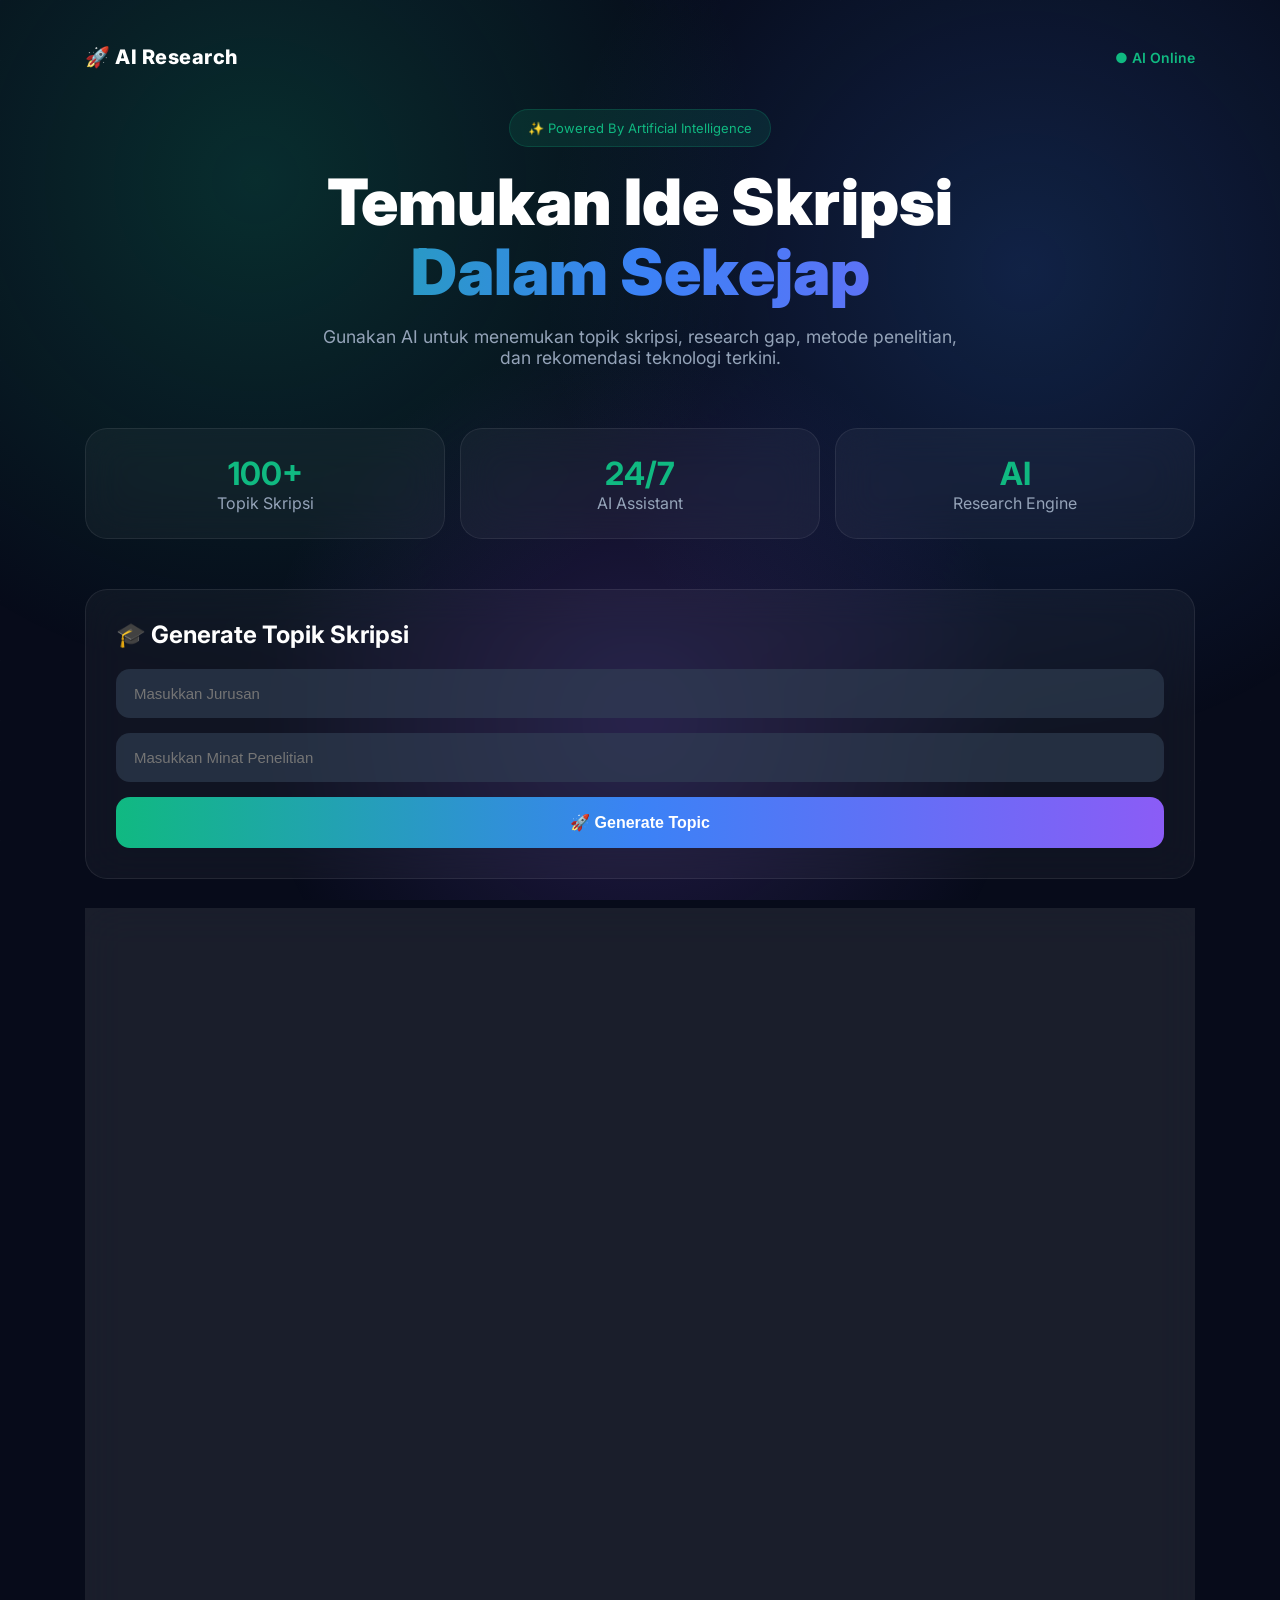
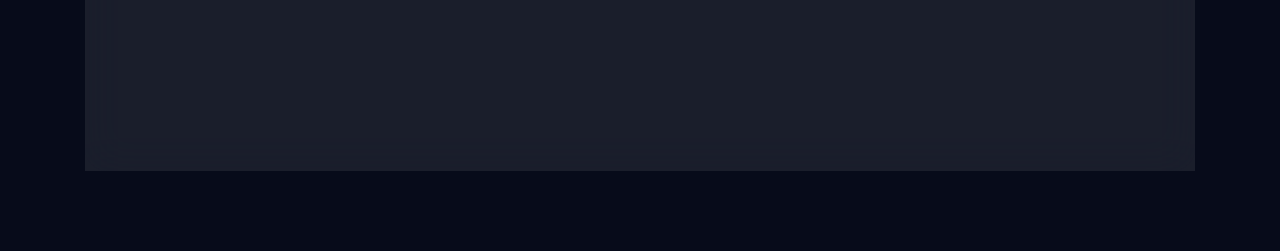
==== commit 4a52f310: "upgrade ai futuristic ui + typing effect" ====
--- a/index.html
+++ b/index.html
@@ -14,114 +14,156 @@
 
 <body>
 
-    <div class="blur blur1"></div>
-    <div class="blur blur2"></div>
+    <!-- BACKGROUND -->
 
-    <div class="container">
+    <div class="bg-gradient"></div>
+    <div class="bg-grid"></div>
 
-        <div class="hero">
+    <!-- APP -->
+
+    <div class="app">
+
+        <!-- NAVBAR -->
+
+        <nav>
+
+            <div class="logo">
+                🚀 AI Research
+            </div>
+
+            <div class="nav-right">
+
+                <span class="online">
+                    ● AI Online
+                </span>
+
+            </div>
+
+        </nav>
+
+        <!-- HERO -->
+
+        <section class="hero">
 
             <div class="badge">
-                ✨ AI Powered Research Assistant
+                ✨ Powered By Artificial Intelligence
             </div>
 
             <h1>
-                Temukan Judul Skripsi
-                <span>Dalam Hitungan Detik</span>
+                Temukan Ide Skripsi
+                <span>Dalam Sekejap</span>
             </h1>
 
             <p>
-                Gunakan AI untuk menemukan ide skripsi, research gap,
-                metode penelitian, dan tools yang relevan.
+                Gunakan AI untuk menemukan topik skripsi,
+                research gap, metode penelitian,
+                dan rekomendasi teknologi terkini.
             </p>
 
-        </div>
+        </section>
 
-        <div class="features">
+        <!-- STATS -->
 
-            <div class="feature-card">
-                🎓
-                <h3>Ide Skripsi</h3>
-                <p>Topik terbaru dan relevan</p>
+        <section class="stats">
+
+            <div class="card stat-card">
+                <h2>100+</h2>
+                <p>Topik Skripsi</p>
             </div>
 
-            <div class="feature-card">
-                📊
-                <h3>Research Gap</h3>
-                <p>Analisis penelitian sebelumnya</p>
+            <div class="card stat-card">
+                <h2>24/7</h2>
+                <p>AI Assistant</p>
             </div>
 
-            <div class="feature-card">
-                🤖
-                <h3>AI Powered</h3>
-                <p>Didukung Artificial Intelligence</p>
+            <div class="card stat-card">
+                <h2>AI</h2>
+                <p>Research Engine</p>
             </div>
 
-        </div>
+        </section>
 
-        <div class="search-box">
+        <!-- FORM -->
 
-            <div class="input-wrapper">
-                <span>🎓</span>
-                <input
-                    type="text"
-                    id="jurusan"
-                    placeholder="Masukkan Jurusan">
+        <section class="generator">
+
+            <div class="card glass">
+
+                <h2>🎓 Generate Topik Skripsi</h2>
+
+                <div class="input-box">
+                    <input
+                        type="text"
+                        id="jurusan"
+                        placeholder="Masukkan Jurusan">
+                </div>
+
+                <div class="input-box">
+                    <input
+                        type="text"
+                        id="minat"
+                        placeholder="Masukkan Minat Penelitian">
+                </div>
+
+                <button onclick="generateTopic()">
+                    🚀 Generate Topic
+                </button>
+
             </div>
 
-            <div class="input-wrapper">
-                <span>🔍</span>
-                <input
-                    type="text"
-                    id="minat"
-                    placeholder="Masukkan Minat Penelitian">
-            </div>
+        </section>
 
-            <button onclick="generateTopic()">
-                🚀 Generate Topic
-            </button>
-
-        </div>
+        <!-- LOADING -->
 
         <div id="loading" class="loading">
 
-            <div class="loader-bar"></div>
+            <div class="loader"></div>
 
             <p>AI sedang menganalisis...</p>
 
         </div>
 
-        <div class="result-box">
+        <!-- RESULT -->
 
-            <div class="ai-header">
+        <section class="result-section">
 
-                <div class="ai-avatar">
-                    🤖
+            <div class="card result-card">
+
+                <div class="result-header">
+
+                    <div class="avatar">
+                        🤖
+                    </div>
+
+                    <div>
+
+                        <h3>AI Research Assistant</h3>
+
+                        <span>Ready</span>
+
+                    </div>
+
                 </div>
 
-                <div>
-                    <h3>Research AI</h3>
-                    <span>Online</span>
-                </div>
+                <div id="result">
 
-            </div>
+                    <div class="welcome-box">
 
-            <div id="result">
+                        <h2>👋 Selamat Datang</h2>
 
-                <div class="welcome-card">
+                        <p>
+                            Masukkan jurusan dan minat penelitian
+                            untuk mendapatkan rekomendasi topik skripsi
+                            berbasis AI.
+                        </p>
 
-                    <h2>👋 Selamat Datang</h2>
-
-                    <p>
-                        Masukkan jurusan dan minat penelitian
-                        untuk mendapatkan rekomendasi topik skripsi.
-                    </p>
+                    </div>
 
                 </div>
 
             </div>
 
-        </div>
+        </section>
 
     </div>
 
--- a/style.css
+++ b/style.css
@@ -8,55 +8,87 @@
 
 body{
     font-family:'Inter',sans-serif;
-    background:#0f172a;
+    background:#070b1a;
     color:white;
-    min-height:100vh;
     overflow-x:hidden;
 }
 
-.blur{
+/* =========================
+   BACKGROUND FUTURISTIC
+========================= */
+
+.bg-gradient{
     position:fixed;
-    border-radius:50%;
-    filter:blur(180px);
+    inset:0;
+    background:
+        radial-gradient(circle at 20% 20%, #10b98133, transparent 40%),
+        radial-gradient(circle at 80% 30%, #3b82f633, transparent 40%),
+        radial-gradient(circle at 50% 80%, #8b5cf633, transparent 40%);
+    z-index:-2;
+}
+
+.bg-grid{
+    position:fixed;
+    inset:0;
+    background-image:
+        linear-gradient(rgba(255,255,255,.05) 1px, transparent 1px),
+        linear-gradient(90deg, rgba(255,255,255,.05) 1px, transparent 1px);
+    background-size:60px 60px;
+    opacity:.15;
     z-index:-1;
 }
 
-.blur1{
-    width:400px;
-    height:400px;
-    background:#10b981;
-    top:-150px;
-    left:-150px;
-    opacity:.2;
-}
-
-.blur2{
-    width:400px;
-    height:400px;
-    background:#3b82f6;
-    bottom:-150px;
-    right:-150px;
-    opacity:.2;
-}
-
-.container{
-    max-width:1100px;
+/* =========================
+   APP CONTAINER
+========================= */
+
+.app{
+    max-width:1150px;
     margin:auto;
-    padding:50px 20px;
-}
+    padding:30px 20px 80px;
+}
+
+/* =========================
+   NAVBAR
+========================= */
+
+nav{
+    display:flex;
+    justify-content:space-between;
+    align-items:center;
+    padding:15px 0 40px;
+}
+
+.logo{
+    font-weight:800;
+    font-size:20px;
+    letter-spacing:.5px;
+}
+
+.online{
+    color:#10b981;
+    font-weight:600;
+    font-size:14px;
+}
+
+/* =========================
+   HERO SECTION
+========================= */
 
 .hero{
     text-align:center;
-    margin-bottom:50px;
+    margin-bottom:60px;
 }
 
 .badge{
     display:inline-block;
-    padding:10px 20px;
+    padding:10px 18px;
     border-radius:999px;
-    background:#10b98120;
+    background:rgba(16,185,129,.12);
     color:#10b981;
-    margin-bottom:25px;
+    font-size:13px;
+    margin-bottom:20px;
+    border:1px solid rgba(16,185,129,.2);
 }
 
 .hero h1{
@@ -67,192 +99,227 @@
 
 .hero h1 span{
     display:block;
-
-    background:linear-gradient(
-        90deg,
-        #10b981,
-        #3b82f6
-    );
-
+    background:linear-gradient(90deg,#10b981,#3b82f6,#8b5cf6);
     -webkit-background-clip:text;
     -webkit-text-fill-color:transparent;
 }
 
 .hero p{
-    margin-top:20px;
+    margin-top:18px;
     color:#94a3b8;
     font-size:1.1rem;
-}
-
-.features{
+    max-width:650px;
+    margin-inline:auto;
+}
+
+/* =========================
+   GLASS CARDS
+========================= */
+
+.card{
+    background:rgba(255,255,255,.04);
+    border:1px solid rgba(255,255,255,.08);
+    backdrop-filter:blur(20px);
+    border-radius:22px;
+}
+
+/* =========================
+   STATS
+========================= */
+
+.stats{
     display:grid;
-    grid-template-columns:repeat(auto-fit,minmax(250px,1fr));
-    gap:20px;
-    margin-bottom:40px;
-}
-
-.feature-card{
-    background:#1e293b;
+    grid-template-columns:repeat(3,1fr);
+    gap:15px;
+    margin-bottom:50px;
+}
+
+.stat-card{
+    text-align:center;
     padding:25px;
-    border-radius:20px;
+    transition:.3s;
+}
+
+.stat-card:hover{
+    transform:translateY(-6px);
+}
+
+.stat-card h2{
+    font-size:2rem;
+    color:#10b981;
+}
+
+.stat-card p{
+    color:#94a3b8;
+}
+
+/* =========================
+   INPUT SECTION
+========================= */
+
+.generator{
+    margin-bottom:30px;
+}
+
+.glass{
+    padding:30px;
+}
+
+.glass h2{
+    margin-bottom:20px;
+}
+
+.input-box{
+    margin-bottom:15px;
+}
+
+input{
+    width:100%;
+    padding:16px 18px;
+    border-radius:14px;
+    border:none;
+    background:rgba(51,65,85,.6);
+    color:white;
+    font-size:15px;
+    outline:none;
+}
+
+input:focus{
+    box-shadow:0 0 0 2px #10b98155;
+}
+
+button{
+    width:100%;
+    padding:16px;
+    border:none;
+    border-radius:14px;
+    background:linear-gradient(90deg,#10b981,#3b82f6,#8b5cf6);
+    color:white;
+    font-size:16px;
+    font-weight:700;
+    cursor:pointer;
+    transition:.3s;
+}
+
+button:hover{
+    transform:translateY(-3px);
+    box-shadow:0 15px 40px rgba(16,185,129,.25);
+}
+
+/* =========================
+   LOADING
+========================= */
+
+.loading{
+    display:none;
     text-align:center;
-    transition:.3s;
-}
-
-.feature-card:hover{
-    transform:translateY(-8px);
-}
-
-.feature-card h3{
-    margin:10px 0;
-}
-
-.feature-card p{
-    color:#94a3b8;
-}
-
-.search-box{
-    background:#1e293b;
-    padding:30px;
-    border-radius:25px;
-    margin-bottom:30px;
-}
-
-.input-wrapper{
+    margin-bottom:20px;
+}
+
+.loader{
+    width:30px;
+    height:30px;
+    border-radius:50%;
+    border:3px solid rgba(255,255,255,.1);
+    border-top:3px solid #10b981;
+    margin:auto;
+    animation:spin 1s linear infinite;
+}
+
+@keyframes spin{
+    100%{ transform:rotate(360deg); }
+}
+
+/* =========================
+   RESULT BOX
+========================= */
+
+.result-section{
+    margin-top:20px;
+}
+
+.result-card{
+    padding:25px;
+}
+
+.result-header{
     display:flex;
     align-items:center;
     gap:15px;
-    background:#334155;
-    padding:0 18px;
-    border-radius:16px;
-    margin-bottom:18px;
-}
-
-.input-wrapper span{
-    font-size:20px;
-}
-
-input{
-    width:100%;
-    padding:18px;
-    border:none;
-    background:transparent;
-    color:white;
-    font-size:16px;
-}
-
-input:focus{
-    outline:none;
-}
-
-button{
-    width:100%;
-    padding:18px;
-    border:none;
-    border-radius:16px;
-
-    background:linear-gradient(
-        90deg,
-        #10b981,
-        #3b82f6
-    );
-
-    color:white;
-    font-size:18px;
-    font-weight:700;
-    cursor:pointer;
-    transition:.3s;
-}
-
-button:hover{
-    transform:translateY(-3px);
-}
-
-.loading{
-    display:none;
-    margin-bottom:25px;
-}
-
-.loader-bar{
-    height:5px;
-    border-radius:10px;
-
-    background:linear-gradient(
-        90deg,
-        #10b981,
-        #3b82f6
-    );
-
-    animation:loading 2s infinite;
-}
-
-@keyframes loading{
-
-    from{
-        width:0%;
-    }
-
-    to{
-        width:100%;
-    }
-
-}
-
-.result-box{
-    background:#1e293b;
-    border-radius:25px;
-    padding:30px;
-}
-
-.ai-header{
-    display:flex;
-    align-items:center;
-    gap:15px;
-    margin-bottom:25px;
-}
-
-.ai-avatar{
-    width:55px;
-    height:55px;
-
+    margin-bottom:20px;
+}
+
+.avatar{
+    width:50px;
+    height:50px;
     border-radius:50%;
-
-    background:linear-gradient(
-        135deg,
-        #10b981,
-        #3b82f6
-    );
-
+    background:linear-gradient(135deg,#10b981,#3b82f6);
     display:flex;
     align-items:center;
     justify-content:center;
-}
-
-.ai-header span{
-    color:#94a3b8;
-}
-
-.welcome-card{
-    background:#111827;
-    padding:25px;
-    border-radius:20px;
+    font-size:22px;
 }
 
 #result{
+    font-size:16px;
     line-height:2;
-    color:#e5e7eb;
-}
-
-.ai-message{
-    background:#111827;
-    padding:25px;
-    border-radius:20px;
-}
+    color:#e2e8f0;
+    white-space:pre-wrap;
+}
+
+/* =========================
+   WELCOME BOX
+========================= */
+
+.welcome-box{
+    background:rgba(255,255,255,.03);
+    padding:20px;
+    border-radius:16px;
+    border:1px solid rgba(255,255,255,.06);
+}
+
+.welcome-box h2{
+    margin-bottom:10px;
+}
+
+/* =========================
+   SCROLLBAR
+========================= */
+
+::-webkit-scrollbar{
+    width:8px;
+}
+
+::-webkit-scrollbar-thumb{
+    background:#10b98155;
+    border-radius:10px;
+}
+
+/* =========================
+   RESPONSIVE
+========================= */
 
 @media(max-width:768px){
 
     .hero h1{
-        font-size:2.5rem;
+        font-size:2.4rem;
     }
 
+    .stats{
+        grid-template-columns:1fr;
+    }
+
+}
+.typing-box{
+    white-space:pre-wrap;
+    line-height:2;
+    font-size:16px;
+    color:#e2e8f0;
+}
+
+.welcome-box{
+    background:rgba(255,255,255,.04);
+    padding:20px;
+    border-radius:16px;
+    border:1px solid rgba(255,255,255,.08);
 }
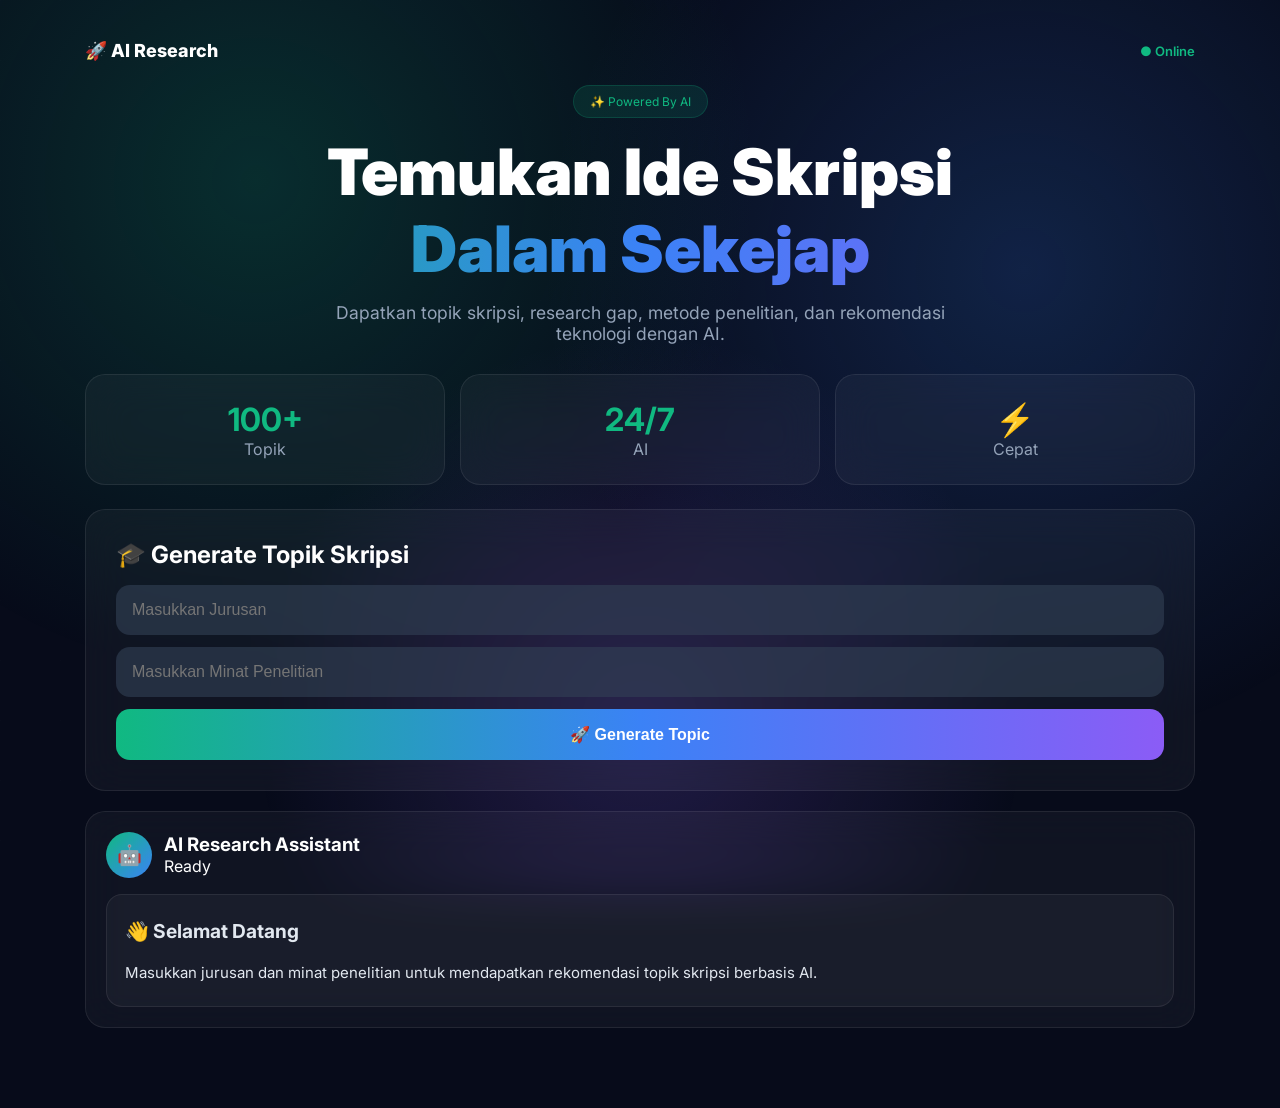
==== commit a3610605: "Update frontend mobile-friendly" ====
--- a/index.html
+++ b/index.html
@@ -3,166 +3,88 @@
 
 <head>
     <meta charset="UTF-8">
-    <meta name="viewport" content="width=device-width, initial-scale=1.0">
+    <meta name="viewport" content="width=device-width, initial-scale=1.0, viewport-fit=cover">
+    <meta name="theme-color" content="#070b1a">
 
-    <title>AI Research Assistant</title>
+    <title>AI Skripsi Topic Finder</title>
 
     <link rel="stylesheet" href="style.css">
-
     <link href="https://fonts.googleapis.com/css2?family=Inter:wght@300;400;500;600;700;800;900&display=swap" rel="stylesheet">
 </head>
 
 <body>
 
-    <!-- BACKGROUND -->
-
     <div class="bg-gradient"></div>
     <div class="bg-grid"></div>
 
-    <!-- APP -->
-
     <div class="app">
 
-        <!-- NAVBAR -->
-
         <nav>
-
-            <div class="logo">
-                🚀 AI Research
-            </div>
-
-            <div class="nav-right">
-
-                <span class="online">
-                    ● AI Online
-                </span>
-
-            </div>
-
+            <div class="logo">🚀 AI Research</div>
+            <span class="online">● Online</span>
         </nav>
 
-        <!-- HERO -->
-
         <section class="hero">
-
-            <div class="badge">
-                ✨ Powered By Artificial Intelligence
-            </div>
-
-            <h1>
-                Temukan Ide Skripsi
-                <span>Dalam Sekejap</span>
-            </h1>
-
-            <p>
-                Gunakan AI untuk menemukan topik skripsi,
-                research gap, metode penelitian,
-                dan rekomendasi teknologi terkini.
-            </p>
-
+            <div class="badge">✨ Powered By AI</div>
+            <h1>Temukan Ide Skripsi <span>Dalam Sekejap</span></h1>
+            <p>Dapatkan topik skripsi, research gap, metode penelitian, dan rekomendasi teknologi dengan AI.</p>
         </section>
 
-        <!-- STATS -->
-
         <section class="stats">
-
             <div class="card stat-card">
                 <h2>100+</h2>
-                <p>Topik Skripsi</p>
+                <p>Topik</p>
             </div>
-
             <div class="card stat-card">
                 <h2>24/7</h2>
-                <p>AI Assistant</p>
+                <p>AI</p>
             </div>
-
             <div class="card stat-card">
-                <h2>AI</h2>
-                <p>Research Engine</p>
+                <h2>⚡</h2>
+                <p>Cepat</p>
             </div>
-
         </section>
 
-        <!-- FORM -->
-
         <section class="generator">
-
             <div class="card glass">
-
                 <h2>🎓 Generate Topik Skripsi</h2>
 
                 <div class="input-box">
-                    <input
-                        type="text"
-                        id="jurusan"
-                        placeholder="Masukkan Jurusan">
+                    <input type="text" id="jurusan" placeholder="Masukkan Jurusan" autocomplete="off">
                 </div>
 
                 <div class="input-box">
-                    <input
-                        type="text"
-                        id="minat"
-                        placeholder="Masukkan Minat Penelitian">
+                    <input type="text" id="minat" placeholder="Masukkan Minat Penelitian" autocomplete="off">
                 </div>
 
-                <button onclick="generateTopic()">
+                <button id="generateBtn" onclick="generateTopic()">
                     🚀 Generate Topic
                 </button>
-
             </div>
-
         </section>
 
-        <!-- LOADING -->
-
         <div id="loading" class="loading">
-
             <div class="loader"></div>
-
             <p>AI sedang menganalisis...</p>
-
         </div>
 
-        <!-- RESULT -->
-
         <section class="result-section">
-
             <div class="card result-card">
-
                 <div class="result-header">
-
-                    <div class="avatar">
-                        🤖
+                    <div class="avatar">🤖</div>
+                    <div>
+                        <h3>AI Research Assistant</h3>
+                        <span>Ready</span>
                     </div>
-
-                    <div>
-
-                        <h3>AI Research Assistant</h3>
-
-                        <span>Ready</span>
-
-                    </div>
-
                 </div>
 
                 <div id="result">
-
                     <div class="welcome-box">
-
                         <h2>👋 Selamat Datang</h2>
-
-                        <p>
-                            Masukkan jurusan dan minat penelitian
-                            untuk mendapatkan rekomendasi topik skripsi
-                            berbasis AI.
-                        </p>
-
+                        <p>Masukkan jurusan dan minat penelitian untuk mendapatkan rekomendasi topik skripsi berbasis AI.</p>
                     </div>
-
                 </div>
-
             </div>
-
         </section>
 
     </div>
@@ -171,4 +93,4 @@
 
 </body>
 
-</html>+</html>
--- a/style.css
+++ b/style.css
@@ -4,6 +4,7 @@
     margin:0;
     padding:0;
     box-sizing:border-box;
+    -webkit-tap-highlight-color:transparent;
 }
 
 body{
@@ -13,10 +14,7 @@
     overflow-x:hidden;
 }
 
-/* =========================
-   BACKGROUND FUTURISTIC
-========================= */
-
+/* BACKGROUND */
 .bg-gradient{
     position:fixed;
     inset:0;
@@ -38,63 +36,54 @@
     z-index:-1;
 }
 
-/* =========================
-   APP CONTAINER
-========================= */
-
+/* APP CONTAINER - mobile first */
 .app{
+    width:100%;
     max-width:1150px;
     margin:auto;
-    padding:30px 20px 80px;
-}
-
-/* =========================
-   NAVBAR
-========================= */
-
+    padding:20px 16px 60px;
+}
+
+/* NAVBAR */
 nav{
     display:flex;
     justify-content:space-between;
     align-items:center;
-    padding:15px 0 40px;
+    padding:10px 0 24px;
 }
 
 .logo{
     font-weight:800;
-    font-size:20px;
-    letter-spacing:.5px;
+    font-size:18px;
 }
 
 .online{
     color:#10b981;
     font-weight:600;
-    font-size:14px;
-}
-
-/* =========================
-   HERO SECTION
-========================= */
-
+    font-size:13px;
+}
+
+/* HERO */
 .hero{
     text-align:center;
-    margin-bottom:60px;
+    margin-bottom:30px;
 }
 
 .badge{
     display:inline-block;
-    padding:10px 18px;
+    padding:8px 16px;
     border-radius:999px;
     background:rgba(16,185,129,.12);
     color:#10b981;
-    font-size:13px;
-    margin-bottom:20px;
+    font-size:12px;
+    margin-bottom:16px;
     border:1px solid rgba(16,185,129,.2);
 }
 
 .hero h1{
-    font-size:4rem;
+    font-size:2rem;
     font-weight:900;
-    line-height:1.1;
+    line-height:1.2;
 }
 
 .hero h1 span{
@@ -105,82 +94,71 @@
 }
 
 .hero p{
-    margin-top:18px;
+    margin-top:14px;
     color:#94a3b8;
-    font-size:1.1rem;
+    font-size:.95rem;
     max-width:650px;
     margin-inline:auto;
 }
 
-/* =========================
-   GLASS CARDS
-========================= */
-
+/* CARDS */
 .card{
     background:rgba(255,255,255,.04);
     border:1px solid rgba(255,255,255,.08);
     backdrop-filter:blur(20px);
-    border-radius:22px;
-}
-
-/* =========================
-   STATS
-========================= */
-
+    border-radius:20px;
+}
+
+/* STATS */
 .stats{
     display:grid;
     grid-template-columns:repeat(3,1fr);
-    gap:15px;
-    margin-bottom:50px;
+    gap:10px;
+    margin-bottom:24px;
 }
 
 .stat-card{
     text-align:center;
-    padding:25px;
+    padding:16px 8px;
     transition:.3s;
 }
 
-.stat-card:hover{
-    transform:translateY(-6px);
-}
-
 .stat-card h2{
-    font-size:2rem;
+    font-size:1.4rem;
     color:#10b981;
 }
 
 .stat-card p{
     color:#94a3b8;
-}
-
-/* =========================
-   INPUT SECTION
-========================= */
-
+    font-size:.8rem;
+}
+
+/* FORM */
 .generator{
-    margin-bottom:30px;
+    margin-bottom:20px;
 }
 
 .glass{
-    padding:30px;
+    padding:20px;
 }
 
 .glass h2{
-    margin-bottom:20px;
+    margin-bottom:16px;
+    font-size:1.2rem;
 }
 
 .input-box{
-    margin-bottom:15px;
+    margin-bottom:12px;
 }
 
 input{
     width:100%;
-    padding:16px 18px;
+    padding:16px;
     border-radius:14px;
     border:none;
     background:rgba(51,65,85,.6);
     color:white;
-    font-size:15px;
+    font-size:16px; /* 16px mencegah auto-zoom di iOS */
     outline:none;
 }
 
@@ -199,17 +177,19 @@
     font-weight:700;
     cursor:pointer;
     transition:.3s;
-}
-
-button:hover{
-    transform:translateY(-3px);
-    box-shadow:0 15px 40px rgba(16,185,129,.25);
-}
-
-/* =========================
-   LOADING
-========================= */
-
+    touch-action:manipulation;
+}
+
+button:active{
+    transform:scale(.98);
+}
+
+button:disabled{
+    opacity:.6;
+    cursor:not-allowed;
+}
+
+/* LOADING */
 .loading{
     display:none;
     text-align:center;
@@ -230,61 +210,57 @@
     100%{ transform:rotate(360deg); }
 }
 
-/* =========================
-   RESULT BOX
-========================= */
-
+/* RESULT */
 .result-section{
-    margin-top:20px;
+    margin-top:10px;
 }
 
 .result-card{
-    padding:25px;
+    padding:20px;
 }
 
 .result-header{
     display:flex;
     align-items:center;
-    gap:15px;
-    margin-bottom:20px;
+    gap:12px;
+    margin-bottom:16px;
 }
 
 .avatar{
-    width:50px;
-    height:50px;
+    width:46px;
+    height:46px;
     border-radius:50%;
     background:linear-gradient(135deg,#10b981,#3b82f6);
     display:flex;
     align-items:center;
     justify-content:center;
-    font-size:22px;
+    font-size:20px;
 }
 
 #result{
-    font-size:16px;
-    line-height:2;
+    font-size:15px;
+    line-height:1.9;
     color:#e2e8f0;
-    white-space:pre-wrap;
-}
-
-/* =========================
-   WELCOME BOX
-========================= */
+}
 
 .welcome-box{
-    background:rgba(255,255,255,.03);
-    padding:20px;
+    background:rgba(255,255,255,.04);
+    padding:18px;
     border-radius:16px;
-    border:1px solid rgba(255,255,255,.06);
+    border:1px solid rgba(255,255,255,.08);
 }
 
 .welcome-box h2{
     margin-bottom:10px;
-}
-
-/* =========================
-   SCROLLBAR
-========================= */
+    font-size:1.2rem;
+}
+
+.typing-box{
+    white-space:pre-wrap;
+    line-height:1.9;
+    font-size:15px;
+    color:#e2e8f0;
+}
 
 ::-webkit-scrollbar{
     width:8px;
@@ -295,31 +271,51 @@
     border-radius:10px;
 }
 
-/* =========================
-   RESPONSIVE
-========================= */
-
-@media(max-width:768px){
+/* DESKTOP */
+@media(min-width:768px){
+
+    .app{
+        padding:30px 20px 80px;
+    }
 
     .hero h1{
-        font-size:2.4rem;
+        font-size:4rem;
+    }
+
+    .hero p{
+        font-size:1.1rem;
     }
 
     .stats{
-        grid-template-columns:1fr;
-    }
-
-}
-.typing-box{
-    white-space:pre-wrap;
-    line-height:2;
-    font-size:16px;
-    color:#e2e8f0;
-}
-
-.welcome-box{
-    background:rgba(255,255,255,.04);
-    padding:20px;
-    border-radius:16px;
-    border:1px solid rgba(255,255,255,.08);
-}+        gap:15px;
+    }
+
+    .stat-card{
+        padding:25px;
+    }
+
+    .stat-card h2{
+        font-size:2rem;
+    }
+
+    .stat-card p{
+        font-size:1rem;
+    }
+
+    .glass{
+        padding:30px;
+    }
+
+    .glass h2{
+        font-size:1.5rem;
+    }
+
+    button:hover{
+        transform:translateY(-3px);
+        box-shadow:0 15px 40px rgba(16,185,129,.25);
+    }
+
+    .stat-card:hover{
+        transform:translateY(-6px);
+    }
+}
